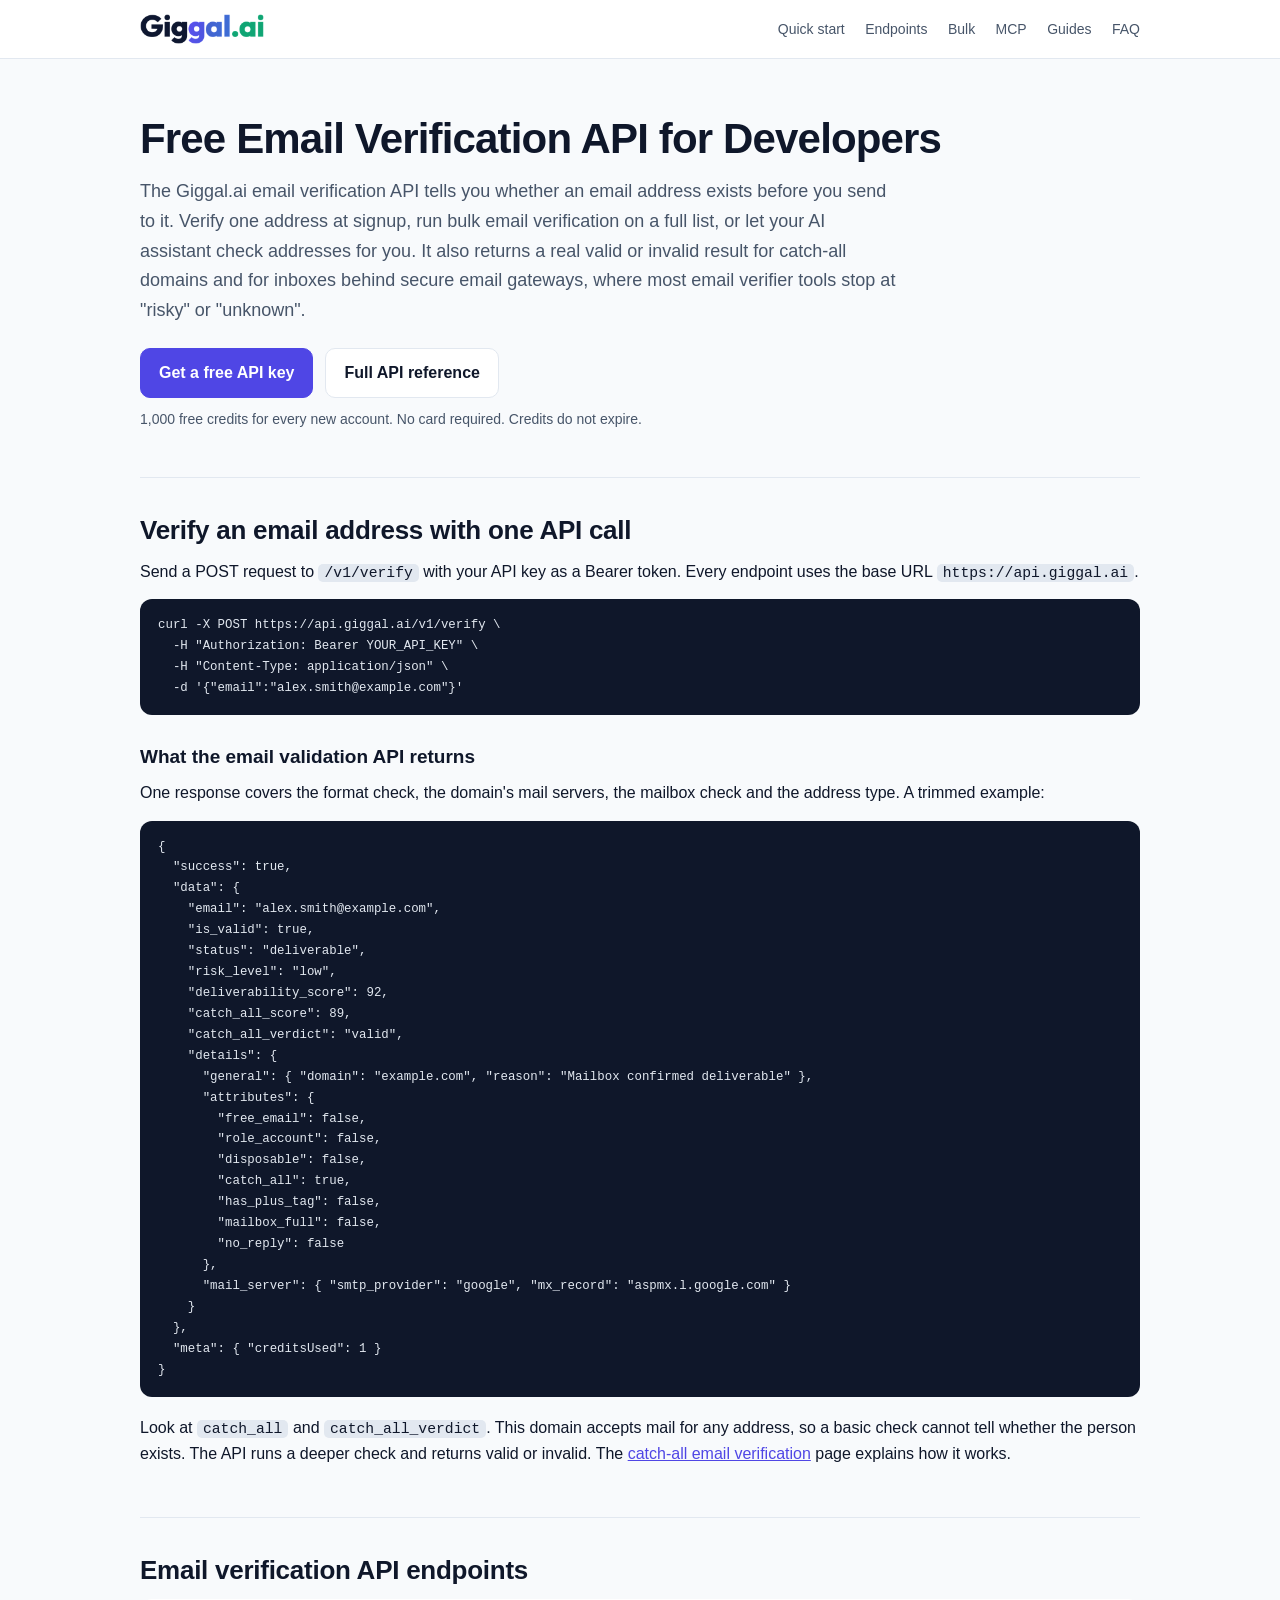
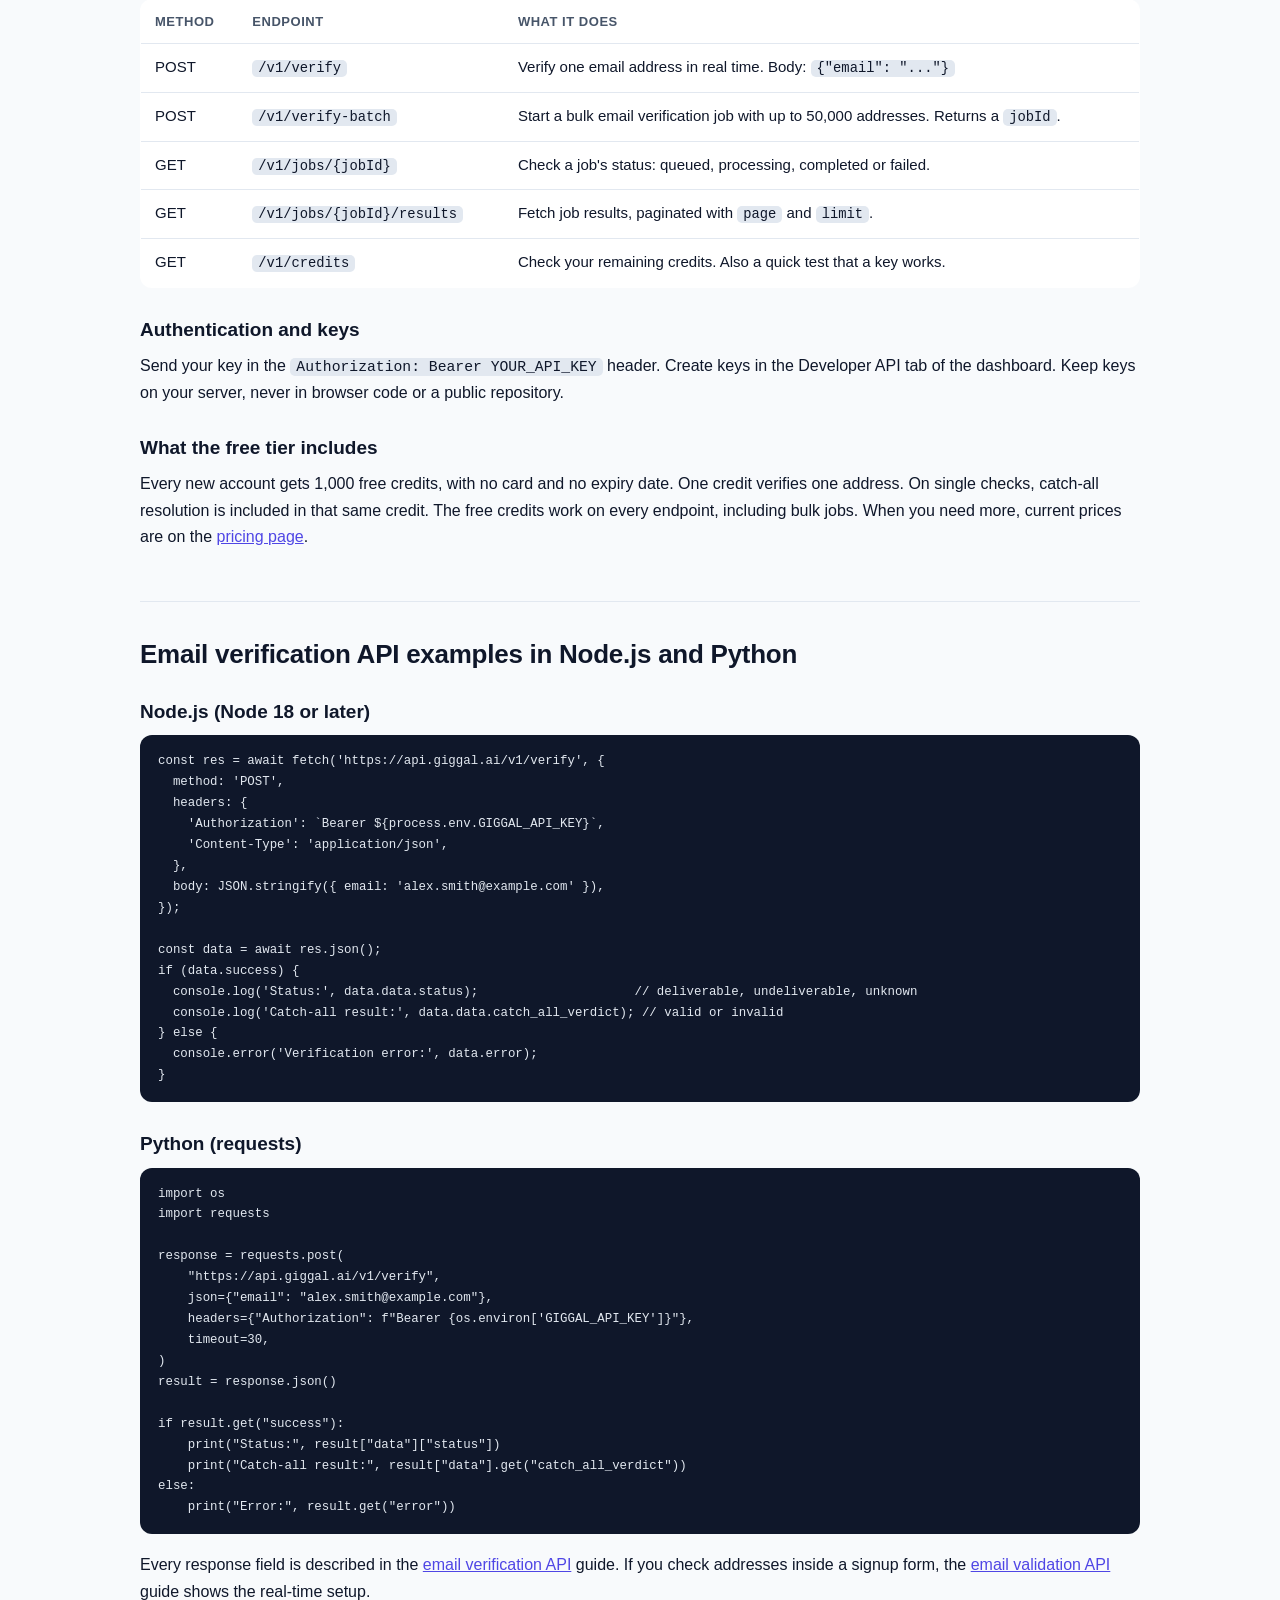
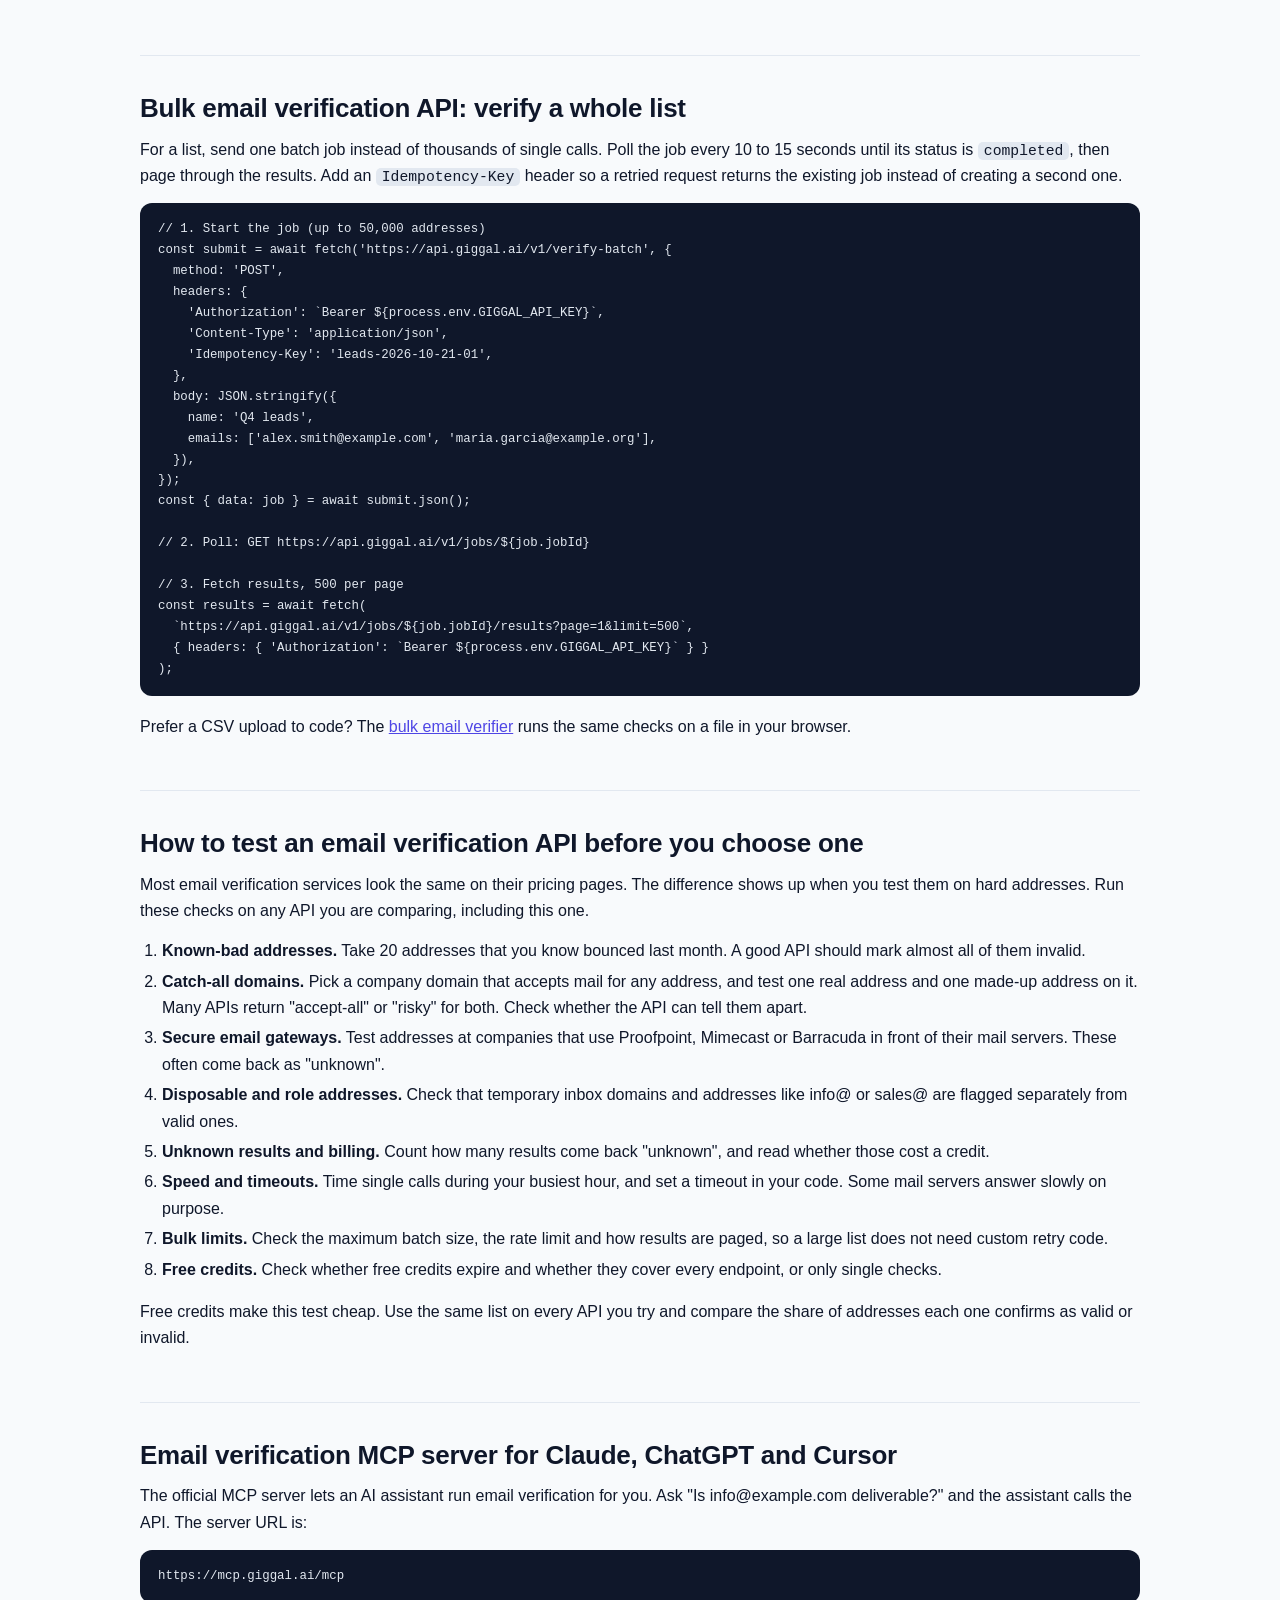
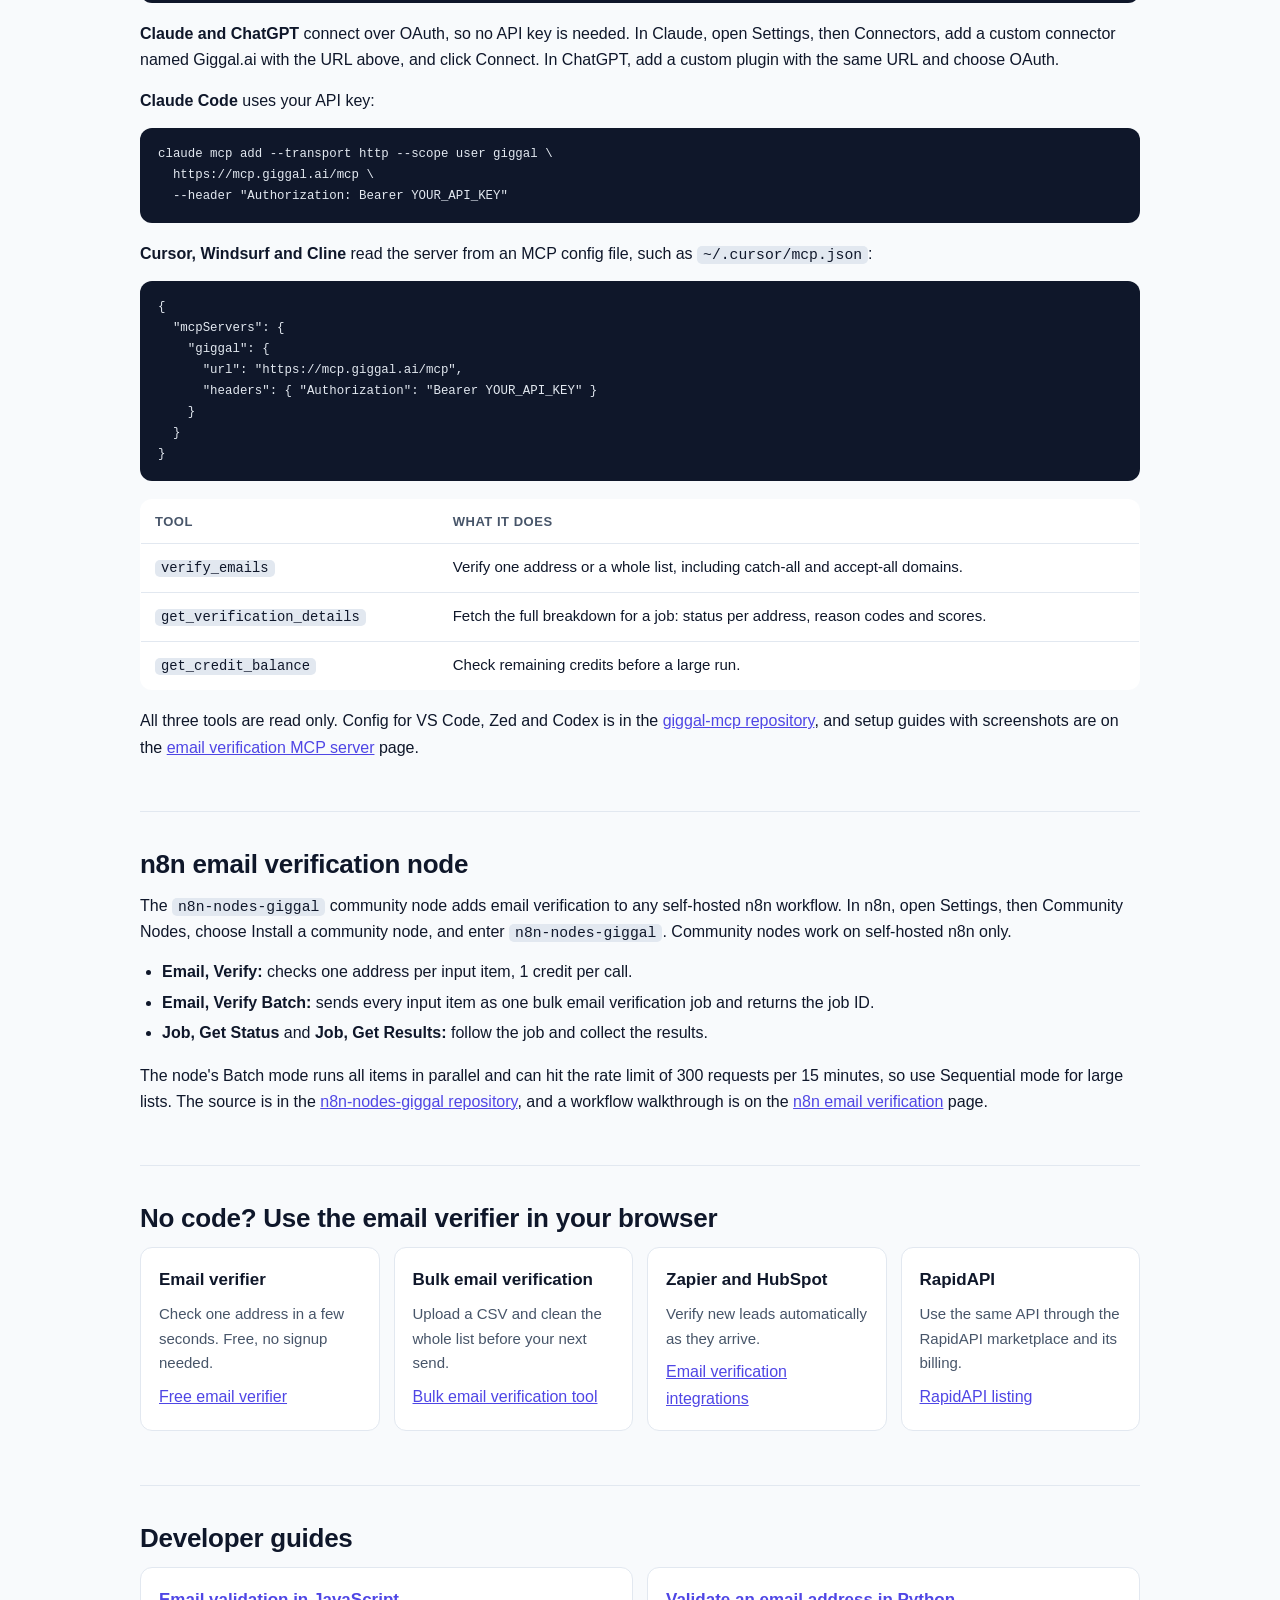
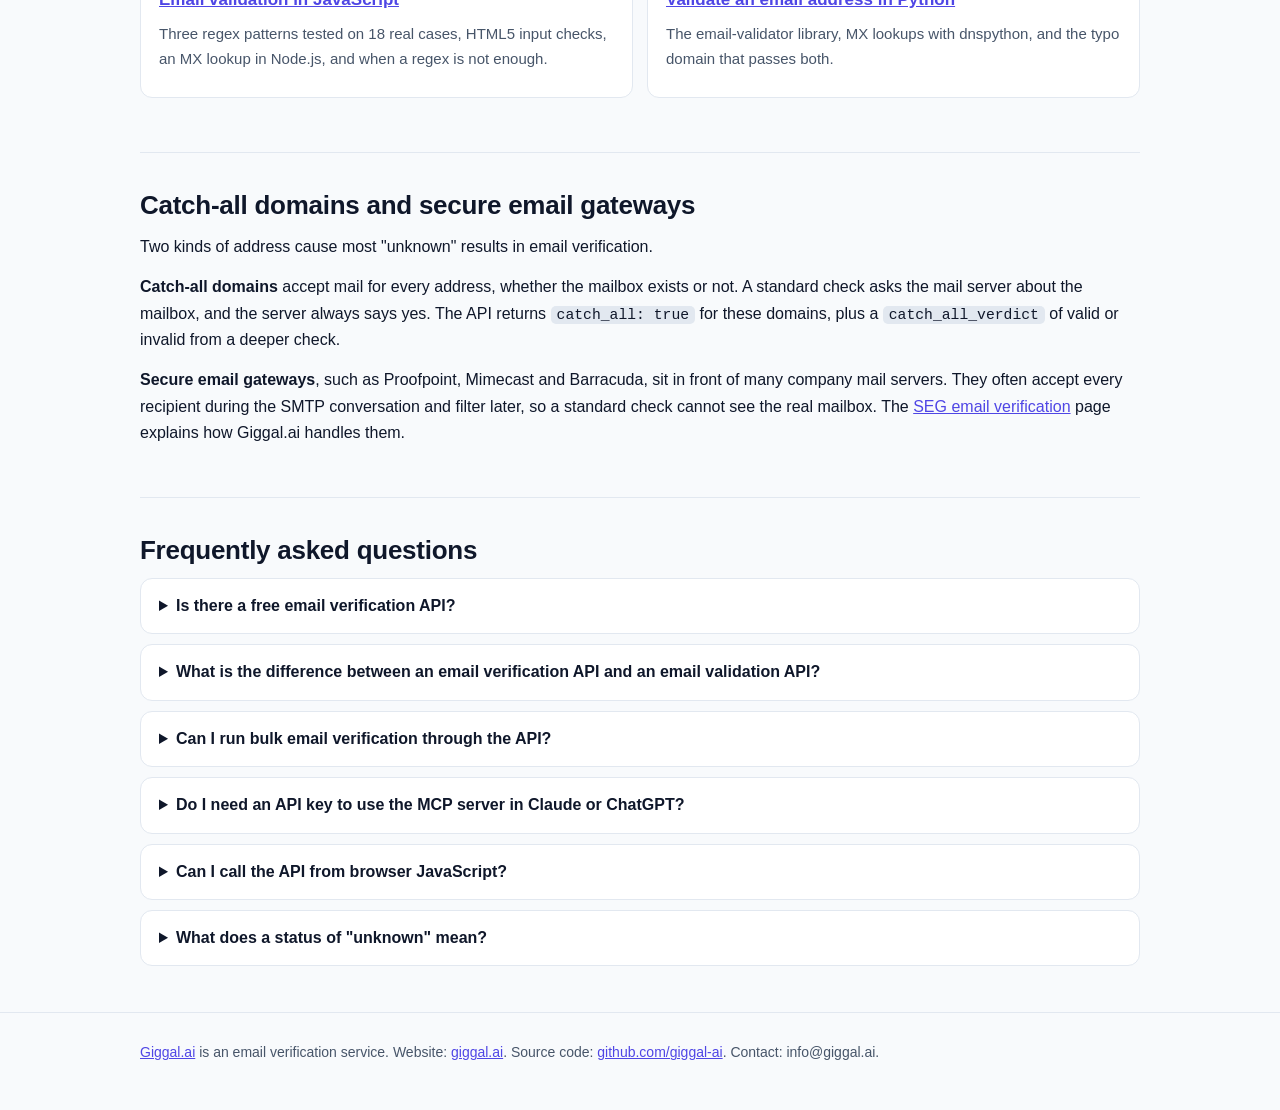
==== index.html @ 979d7022 "Add Giggal.ai Developer Hub: API, JavaScript and Python guides" ====
<!doctype html>
<html lang="en">
<head>
<meta charset="utf-8">
<meta name="viewport" content="width=device-width, initial-scale=1">
<title>Free Email Verification API for Developers | Giggal.ai Developer Hub</title>
<meta name="description" content="Free email verification API with 1,000 credits. Verify one address or run bulk email verification jobs. Endpoints, Node.js and Python code, MCP and n8n.">
<link rel="canonical" href="https://giggal-ai.github.io/">
<meta name="robots" content="index, follow">
<!-- GSC_VERIFICATION -->
<meta property="og:type" content="website">
<meta property="og:site_name" content="Giggal.ai Developer Hub">
<meta property="og:title" content="Free Email Verification API for Developers">
<meta property="og:description" content="Verify one address or a whole list through the API. Endpoints, code examples, MCP server and n8n node.">
<meta property="og:url" content="https://giggal-ai.github.io/">
<meta property="og:image" content="https://giggal-ai.github.io/og-card.png">
<meta name="twitter:card" content="summary_large_image">
<link rel="icon" type="image/png" sizes="32x32" href="/favicon-32.png">
<link rel="apple-touch-icon" href="/apple-touch-icon.png">
<link rel="stylesheet" href="/style.css">
<script type="application/ld+json">
{"@context":"https://schema.org","@graph":[
{"@type":"Organization","name":"Giggal.ai","url":"https://giggal.ai","logo":"https://giggal-ai.github.io/giggal-logo-wordmark.png","email":"info@giggal.ai","sameAs":["https://github.com/giggal-ai"]},
{"@type":"WebSite","name":"Giggal.ai Developer Hub","url":"https://giggal-ai.github.io/"},
{"@type":"WebAPI","name":"Giggal.ai Email Verification API","description":"REST API that verifies whether an email address exists, including catch-all domains and inboxes behind secure email gateways.","documentation":"https://giggal.ai/public/docs","provider":{"@type":"Organization","name":"Giggal.ai","url":"https://giggal.ai"}},
{"@type":"FAQPage","mainEntity":[
{"@type":"Question","name":"Is there a free email verification API?","acceptedAnswer":{"@type":"Answer","text":"Yes. A new Giggal.ai account gets 1,000 free credits with no card required, and the credits do not expire. One credit verifies one address through the API."}},
{"@type":"Question","name":"What is the difference between an email verification API and an email validation API?","acceptedAnswer":{"@type":"Answer","text":"Most people use the two terms for the same thing. Validation often means checking the format, and verification means confirming that the mailbox exists. The Giggal.ai API does both in one call."}},
{"@type":"Question","name":"Can I run bulk email verification through the API?","acceptedAnswer":{"@type":"Answer","text":"Yes. POST /v1/verify-batch accepts up to 50,000 addresses in one job. You poll the job status and then fetch the results page by page."}},
{"@type":"Question","name":"Do I need an API key to use the MCP server in Claude or ChatGPT?","acceptedAnswer":{"@type":"Answer","text":"No. Claude and ChatGPT connect to https://mcp.giggal.ai/mcp over OAuth. Code editors and CLI clients use your API key as a Bearer token."}},
{"@type":"Question","name":"Can I call the API from browser JavaScript?","acceptedAnswer":{"@type":"Answer","text":"Call it from your server. A key placed in browser code can be copied by anyone who opens the page."}}
]}
]}
</script>
</head>
<body>
<header class="top">
<div class="wrap">
<a href="https://giggal.ai" aria-label="Giggal.ai home"><img src="/giggal-logo-wordmark.png" alt="Giggal.ai" width="124" height="30"></a>
<nav class="toc" aria-label="On this page">
<a href="#quick-start">Quick start</a>
<a href="#endpoints">Endpoints</a>
<a href="#bulk">Bulk</a>
<a href="#mcp">MCP</a>
<a href="#guides">Guides</a>
<a href="#faq">FAQ</a>
</nav>
</div>
</header>

<main class="wrap">
<div class="hero">
<h1>Free Email Verification API for Developers</h1>
<p class="lead">The Giggal.ai email verification API tells you whether an email address exists before you send to it. Verify one address at signup, run bulk email verification on a full list, or let your AI assistant check addresses for you. It also returns a real valid or invalid result for catch-all domains and for inboxes behind secure email gateways, where most email verifier tools stop at "risky" or "unknown".</p>
<div class="btns">
<a class="btn primary" href="https://emailverifier.giggal.ai/sign-up">Get a free API key</a>
<a class="btn ghost" href="https://giggal.ai/public/docs">Full API reference</a>
</div>
<p class="note">1,000 free credits for every new account. No card required. Credits do not expire.</p>
</div>

<section id="quick-start">
<h2>Verify an email address with one API call</h2>
<p>Send a POST request to <code>/v1/verify</code> with your API key as a Bearer token. Every endpoint uses the base URL <code>https://api.giggal.ai</code>.</p>
<pre><code>curl -X POST https://api.giggal.ai/v1/verify \
  -H "Authorization: Bearer YOUR_API_KEY" \
  -H "Content-Type: application/json" \
  -d '{"email":"alex.smith@example.com"}'</code></pre>
<h3>What the email validation API returns</h3>
<p>One response covers the format check, the domain's mail servers, the mailbox check and the address type. A trimmed example:</p>
<pre><code>{
  "success": true,
  "data": {
    "email": "alex.smith@example.com",
    "is_valid": true,
    "status": "deliverable",
    "risk_level": "low",
    "deliverability_score": 92,
    "catch_all_score": 89,
    "catch_all_verdict": "valid",
    "details": {
      "general": { "domain": "example.com", "reason": "Mailbox confirmed deliverable" },
      "attributes": {
        "free_email": false,
        "role_account": false,
        "disposable": false,
        "catch_all": true,
        "has_plus_tag": false,
        "mailbox_full": false,
        "no_reply": false
      },
      "mail_server": { "smtp_provider": "google", "mx_record": "aspmx.l.google.com" }
    }
  },
  "meta": { "creditsUsed": 1 }
}</code></pre>
<p>Look at <code>catch_all</code> and <code>catch_all_verdict</code>. This domain accepts mail for any address, so a basic check cannot tell whether the person exists. The API runs a deeper check and returns valid or invalid. The <a href="https://giggal.ai/catch-all-verification">catch-all email verification</a> page explains how it works.</p>
</section>

<section id="endpoints">
<h2>Email verification API endpoints</h2>
<div class="tablewrap">
<table>
<thead><tr><th>Method</th><th>Endpoint</th><th>What it does</th></tr></thead>
<tbody>
<tr><td>POST</td><td><code>/v1/verify</code></td><td>Verify one email address in real time. Body: <code>{"email": "..."}</code></td></tr>
<tr><td>POST</td><td><code>/v1/verify-batch</code></td><td>Start a bulk email verification job with up to 50,000 addresses. Returns a <code>jobId</code>.</td></tr>
<tr><td>GET</td><td><code>/v1/jobs/{jobId}</code></td><td>Check a job's status: queued, processing, completed or failed.</td></tr>
<tr><td>GET</td><td><code>/v1/jobs/{jobId}/results</code></td><td>Fetch job results, paginated with <code>page</code> and <code>limit</code>.</td></tr>
<tr><td>GET</td><td><code>/v1/credits</code></td><td>Check your remaining credits. Also a quick test that a key works.</td></tr>
</tbody>
</table>
</div>
<h3>Authentication and keys</h3>
<p>Send your key in the <code>Authorization: Bearer YOUR_API_KEY</code> header. Create keys in the Developer API tab of the dashboard. Keep keys on your server, never in browser code or a public repository.</p>
<h3>What the free tier includes</h3>
<p>Every new account gets 1,000 free credits, with no card and no expiry date. One credit verifies one address. On single checks, catch-all resolution is included in that same credit. The free credits work on every endpoint, including bulk jobs. When you need more, current prices are on the <a href="https://giggal.ai/pricing">pricing page</a>.</p>
</section>

<section id="examples">
<h2>Email verification API examples in Node.js and Python</h2>
<h3>Node.js (Node 18 or later)</h3>
<pre><code>const res = await fetch('https://api.giggal.ai/v1/verify', {
  method: 'POST',
  headers: {
    'Authorization': `Bearer ${process.env.GIGGAL_API_KEY}`,
    'Content-Type': 'application/json',
  },
  body: JSON.stringify({ email: 'alex.smith@example.com' }),
});

const data = await res.json();
if (data.success) {
  console.log('Status:', data.data.status);                     // deliverable, undeliverable, unknown
  console.log('Catch-all result:', data.data.catch_all_verdict); // valid or invalid
} else {
  console.error('Verification error:', data.error);
}</code></pre>
<h3>Python (requests)</h3>
<pre><code>import os
import requests

response = requests.post(
    "https://api.giggal.ai/v1/verify",
    json={"email": "alex.smith@example.com"},
    headers={"Authorization": f"Bearer {os.environ['GIGGAL_API_KEY']}"},
    timeout=30,
)
result = response.json()

if result.get("success"):
    print("Status:", result["data"]["status"])
    print("Catch-all result:", result["data"].get("catch_all_verdict"))
else:
    print("Error:", result.get("error"))</code></pre>
<p>Every response field is described in the <a href="https://giggal.ai/email-verification-api">email verification API</a> guide. If you check addresses inside a signup form, the <a href="https://giggal.ai/email-validation-api">email validation API</a> guide shows the real-time setup.</p>
</section>

<section id="bulk">
<h2>Bulk email verification API: verify a whole list</h2>
<p>For a list, send one batch job instead of thousands of single calls. Poll the job every 10 to 15 seconds until its status is <code>completed</code>, then page through the results. Add an <code>Idempotency-Key</code> header so a retried request returns the existing job instead of creating a second one.</p>
<pre><code>// 1. Start the job (up to 50,000 addresses)
const submit = await fetch('https://api.giggal.ai/v1/verify-batch', {
  method: 'POST',
  headers: {
    'Authorization': `Bearer ${process.env.GIGGAL_API_KEY}`,
    'Content-Type': 'application/json',
    'Idempotency-Key': 'leads-2026-10-21-01',
  },
  body: JSON.stringify({
    name: 'Q4 leads',
    emails: ['alex.smith@example.com', 'maria.garcia@example.org'],
  }),
});
const { data: job } = await submit.json();

// 2. Poll: GET https://api.giggal.ai/v1/jobs/${job.jobId}

// 3. Fetch results, 500 per page
const results = await fetch(
  `https://api.giggal.ai/v1/jobs/${job.jobId}/results?page=1&amp;limit=500`,
  { headers: { 'Authorization': `Bearer ${process.env.GIGGAL_API_KEY}` } }
);</code></pre>
<p>Prefer a CSV upload to code? The <a href="https://giggal.ai/bulk-email-verifier">bulk email verifier</a> runs the same checks on a file in your browser.</p>
</section>

<section id="choose">
<h2>How to test an email verification API before you choose one</h2>
<p>Most email verification services look the same on their pricing pages. The difference shows up when you test them on hard addresses. Run these checks on any API you are comparing, including this one.</p>
<ol>
<li><strong>Known-bad addresses.</strong> Take 20 addresses that you know bounced last month. A good API should mark almost all of them invalid.</li>
<li><strong>Catch-all domains.</strong> Pick a company domain that accepts mail for any address, and test one real address and one made-up address on it. Many APIs return "accept-all" or "risky" for both. Check whether the API can tell them apart.</li>
<li><strong>Secure email gateways.</strong> Test addresses at companies that use Proofpoint, Mimecast or Barracuda in front of their mail servers. These often come back as "unknown".</li>
<li><strong>Disposable and role addresses.</strong> Check that temporary inbox domains and addresses like info@ or sales@ are flagged separately from valid ones.</li>
<li><strong>Unknown results and billing.</strong> Count how many results come back "unknown", and read whether those cost a credit.</li>
<li><strong>Speed and timeouts.</strong> Time single calls during your busiest hour, and set a timeout in your code. Some mail servers answer slowly on purpose.</li>
<li><strong>Bulk limits.</strong> Check the maximum batch size, the rate limit and how results are paged, so a large list does not need custom retry code.</li>
<li><strong>Free credits.</strong> Check whether free credits expire and whether they cover every endpoint, or only single checks.</li>
</ol>
<p>Free credits make this test cheap. Use the same list on every API you try and compare the share of addresses each one confirms as valid or invalid.</p>
</section>

<section id="mcp">
<h2>Email verification MCP server for Claude, ChatGPT and Cursor</h2>
<p>The official MCP server lets an AI assistant run email verification for you. Ask "Is info@example.com deliverable?" and the assistant calls the API. The server URL is:</p>
<pre><code>https://mcp.giggal.ai/mcp</code></pre>
<p><strong>Claude and ChatGPT</strong> connect over OAuth, so no API key is needed. In Claude, open Settings, then Connectors, add a custom connector named Giggal.ai with the URL above, and click Connect. In ChatGPT, add a custom plugin with the same URL and choose OAuth.</p>
<p><strong>Claude Code</strong> uses your API key:</p>
<pre><code>claude mcp add --transport http --scope user giggal \
  https://mcp.giggal.ai/mcp \
  --header "Authorization: Bearer YOUR_API_KEY"</code></pre>
<p><strong>Cursor, Windsurf and Cline</strong> read the server from an MCP config file, such as <code>~/.cursor/mcp.json</code>:</p>
<pre><code>{
  "mcpServers": {
    "giggal": {
      "url": "https://mcp.giggal.ai/mcp",
      "headers": { "Authorization": "Bearer YOUR_API_KEY" }
    }
  }
}</code></pre>
<div class="tablewrap">
<table>
<thead><tr><th>Tool</th><th>What it does</th></tr></thead>
<tbody>
<tr><td><code>verify_emails</code></td><td>Verify one address or a whole list, including catch-all and accept-all domains.</td></tr>
<tr><td><code>get_verification_details</code></td><td>Fetch the full breakdown for a job: status per address, reason codes and scores.</td></tr>
<tr><td><code>get_credit_balance</code></td><td>Check remaining credits before a large run.</td></tr>
</tbody>
</table>
</div>
<p>All three tools are read only. Config for VS Code, Zed and Codex is in the <a href="https://github.com/giggal-ai/giggal-mcp">giggal-mcp repository</a>, and setup guides with screenshots are on the <a href="https://giggal.ai/mcp">email verification MCP server</a> page.</p>
</section>

<section id="n8n">
<h2>n8n email verification node</h2>
<p>The <code>n8n-nodes-giggal</code> community node adds email verification to any self-hosted n8n workflow. In n8n, open Settings, then Community Nodes, choose Install a community node, and enter <code>n8n-nodes-giggal</code>. Community nodes work on self-hosted n8n only.</p>
<ul>
<li><strong>Email, Verify:</strong> checks one address per input item, 1 credit per call.</li>
<li><strong>Email, Verify Batch:</strong> sends every input item as one bulk email verification job and returns the job ID.</li>
<li><strong>Job, Get Status</strong> and <strong>Job, Get Results:</strong> follow the job and collect the results.</li>
</ul>
<p>The node's Batch mode runs all items in parallel and can hit the rate limit of 300 requests per 15 minutes, so use Sequential mode for large lists. The source is in the <a href="https://github.com/giggal-ai/n8n-nodes-giggal">n8n-nodes-giggal repository</a>, and a workflow walkthrough is on the <a href="https://giggal.ai/integrations/n8n">n8n email verification</a> page.</p>
</section>

<section id="no-code">
<h2>No code? Use the email verifier in your browser</h2>
<div class="grid">
<div class="card"><h3>Email verifier</h3><p>Check one address in a few seconds. Free, no signup needed.</p><a href="https://giggal.ai/email-checker">Free email verifier</a></div>
<div class="card"><h3>Bulk email verification</h3><p>Upload a CSV and clean the whole list before your next send.</p><a href="https://giggal.ai/bulk-email-verifier">Bulk email verification tool</a></div>
<div class="card"><h3>Zapier and HubSpot</h3><p>Verify new leads automatically as they arrive.</p><a href="https://giggal.ai/integrations">Email verification integrations</a></div>
<div class="card"><h3>RapidAPI</h3><p>Use the same API through the RapidAPI marketplace and its billing.</p><a href="https://rapidapi.com/SupportTeam-gqsyLfHHk/api/giggal-email-verification1">RapidAPI listing</a></div>
</div>
</section>

<section id="guides">
<h2>Developer guides</h2>
<div class="grid">
<div class="card"><h3><a href="/email-validation-javascript.html">Email validation in JavaScript</a></h3><p>Three regex patterns tested on 18 real cases, HTML5 input checks, an MX lookup in Node.js, and when a regex is not enough.</p></div>
<div class="card"><h3><a href="/validate-email-address-python.html">Validate an email address in Python</a></h3><p>The email-validator library, MX lookups with dnspython, and the typo domain that passes both.</p></div>
</div>
</section>

<section id="hard-addresses">
<h2>Catch-all domains and secure email gateways</h2>
<p>Two kinds of address cause most "unknown" results in email verification.</p>
<p><strong>Catch-all domains</strong> accept mail for every address, whether the mailbox exists or not. A standard check asks the mail server about the mailbox, and the server always says yes. The API returns <code>catch_all: true</code> for these domains, plus a <code>catch_all_verdict</code> of valid or invalid from a deeper check.</p>
<p><strong>Secure email gateways</strong>, such as Proofpoint, Mimecast and Barracuda, sit in front of many company mail servers. They often accept every recipient during the SMTP conversation and filter later, so a standard check cannot see the real mailbox. The <a href="https://giggal.ai/seg-email-verification">SEG email verification</a> page explains how Giggal.ai handles them.</p>
</section>

<section id="faq">
<h2>Frequently asked questions</h2>
<details><summary>Is there a free email verification API?</summary><p>Yes. A new Giggal.ai account gets 1,000 free credits with no card required, and the credits do not expire. One credit verifies one address through the API.</p></details>
<details><summary>What is the difference between an email verification API and an email validation API?</summary><p>Most people use the two terms for the same thing. Validation often means checking the format, and verification means confirming that the mailbox exists. The Giggal.ai API does both in one call.</p></details>
<details><summary>Can I run bulk email verification through the API?</summary><p>Yes. <code>POST /v1/verify-batch</code> accepts up to 50,000 addresses in one job. You poll the job status and then fetch the results page by page.</p></details>
<details><summary>Do I need an API key to use the MCP server in Claude or ChatGPT?</summary><p>No. Claude and ChatGPT connect to https://mcp.giggal.ai/mcp over OAuth. Code editors and CLI clients use your API key as a Bearer token.</p></details>
<details><summary>Can I call the API from browser JavaScript?</summary><p>Call it from your server. A key placed in browser code can be copied by anyone who opens the page.</p></details>
<details><summary>What does a status of "unknown" mean?</summary><p>The mail server did not give a clear answer during the check, for example because of a timeout or a temporary error. You can check the address again later.</p></details>
</section>
</main>

<footer>
<div class="wrap">
<p><a href="https://giggal.ai">Giggal.ai</a> is an email verification service. Website: <a href="https://giggal.ai">giggal.ai</a>. Source code: <a href="https://github.com/giggal-ai">github.com/giggal-ai</a>. Contact: info@giggal.ai.</p>
</div>
</footer>
</body>
</html>
---- style.css ----
:root{--bg:#f8fafc;--card:#ffffff;--ink:#0f172a;--muted:#475569;--line:#e2e8f0;--brand:#4f46e5;--brand2:#4338ca;--code:#0f172a;--codeink:#e2e8f0;--ok:#059669}
@media (prefers-color-scheme: dark){:root{--bg:#0b1020;--card:#111831;--ink:#e2e8f0;--muted:#94a3b8;--line:#1e293b;--brand:#818cf8;--brand2:#a5b4fc;--code:#020617;--codeink:#e2e8f0;--ok:#34d399}}
*{box-sizing:border-box}
html{scroll-behavior:smooth}
body{margin:0;background:var(--bg);color:var(--ink);font:16px/1.65 -apple-system,BlinkMacSystemFont,"Segoe UI",Roboto,Helvetica,Arial,sans-serif}
a{color:var(--brand)}
a:hover{color:var(--brand2)}
.wrap{max-width:1040px;margin:0 auto;padding:0 20px}
header.top{border-bottom:1px solid var(--line);background:var(--card)}
header.top .wrap{display:flex;align-items:center;justify-content:space-between;gap:16px;padding-top:14px;padding-bottom:14px;flex-wrap:wrap}
header.top img{height:30px;width:auto;display:block}
@media (prefers-color-scheme: dark){header.top img{background:#fff;border-radius:6px;padding:3px 6px}}
nav.toc a{color:var(--muted);text-decoration:none;font-size:14px;margin-left:16px}
nav.toc a:hover{color:var(--ink)}
.hero{padding:56px 0 32px}
.hero h1{font-size:clamp(28px,4.4vw,42px);line-height:1.15;margin:0 0 14px;letter-spacing:-.02em}
.hero p.lead{font-size:18px;color:var(--muted);max-width:760px;margin:0 0 22px}
.btns{display:flex;gap:12px;flex-wrap:wrap}
.btn{display:inline-block;padding:11px 18px;border-radius:10px;font-weight:600;text-decoration:none;border:1px solid var(--line)}
.btn.primary{background:var(--brand);color:#fff;border-color:var(--brand)}
.btn.primary:hover{color:#fff;background:var(--brand2)}
.btn.ghost{background:var(--card);color:var(--ink)}
.note{font-size:14px;color:var(--muted);margin-top:10px}
section{padding:36px 0;border-top:1px solid var(--line)}
h2{font-size:26px;line-height:1.25;margin:0 0 12px;letter-spacing:-.01em}
h3{font-size:19px;margin:26px 0 8px}
p{margin:0 0 14px}
pre{background:var(--code);color:var(--codeink);padding:16px 18px;border-radius:12px;overflow-x:auto;font:13.5px/1.55 ui-monospace,SFMono-Regular,Menlo,Consolas,monospace;margin:0 0 18px}
code{font-family:ui-monospace,SFMono-Regular,Menlo,Consolas,monospace;font-size:.92em}
p code,li code,td code{background:var(--line);padding:1px 6px;border-radius:5px}
.tablewrap{overflow-x:auto;margin:0 0 18px}
table{border-collapse:collapse;width:100%;min-width:560px;background:var(--card);border:1px solid var(--line);border-radius:12px;overflow:hidden}
th,td{text-align:left;padding:11px 14px;border-bottom:1px solid var(--line);vertical-align:top;font-size:15px}
th{font-size:13px;text-transform:uppercase;letter-spacing:.04em;color:var(--muted)}
tr:last-child td{border-bottom:0}
.grid{display:grid;grid-template-columns:repeat(auto-fit,minmax(230px,1fr));gap:14px;margin:8px 0 18px}
.card{background:var(--card);border:1px solid var(--line);border-radius:12px;padding:18px}
.card h3{margin-top:0;font-size:17px}
.card p{font-size:15px;color:var(--muted);margin:0 0 8px}
ul,ol{padding-left:22px;margin:0 0 16px}
li{margin:4px 0}
details{background:var(--card);border:1px solid var(--line);border-radius:12px;padding:14px 18px;margin:0 0 10px}
summary{cursor:pointer;font-weight:600}
details p{margin:10px 0 0;color:var(--muted)}
footer{border-top:1px solid var(--line);padding:28px 0 40px;color:var(--muted);font-size:14px}
@media (max-width:640px){nav.toc{display:none}.hero{padding:36px 0 20px}}
.crumbs{font-size:14px;color:var(--muted);padding-top:18px}
.crumbs a{color:var(--muted)}
.pass{color:var(--ok);font-weight:600}
.fail{color:#dc2626;font-weight:600}
.toc-box{background:var(--card);border:1px solid var(--line);border-radius:12px;padding:14px 18px;margin:0 0 8px}
.toc-box ol{margin:6px 0 0}
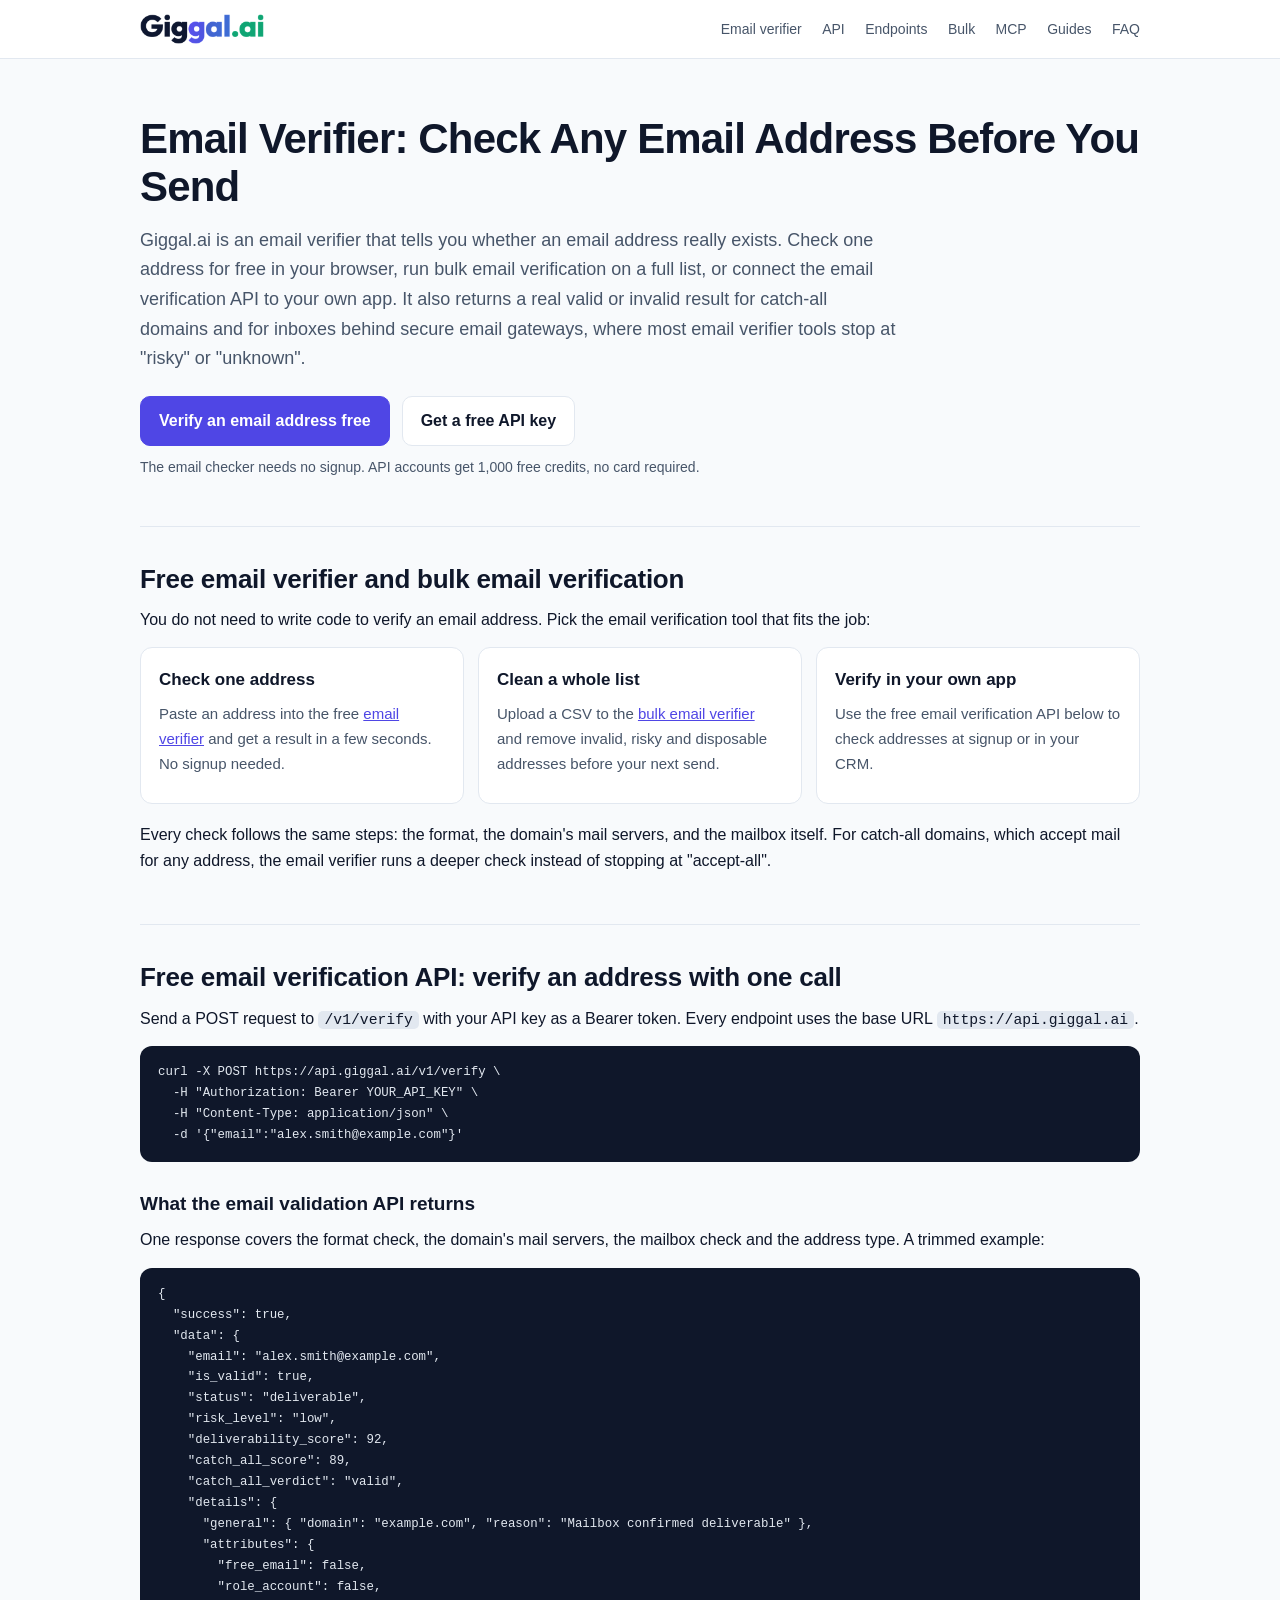
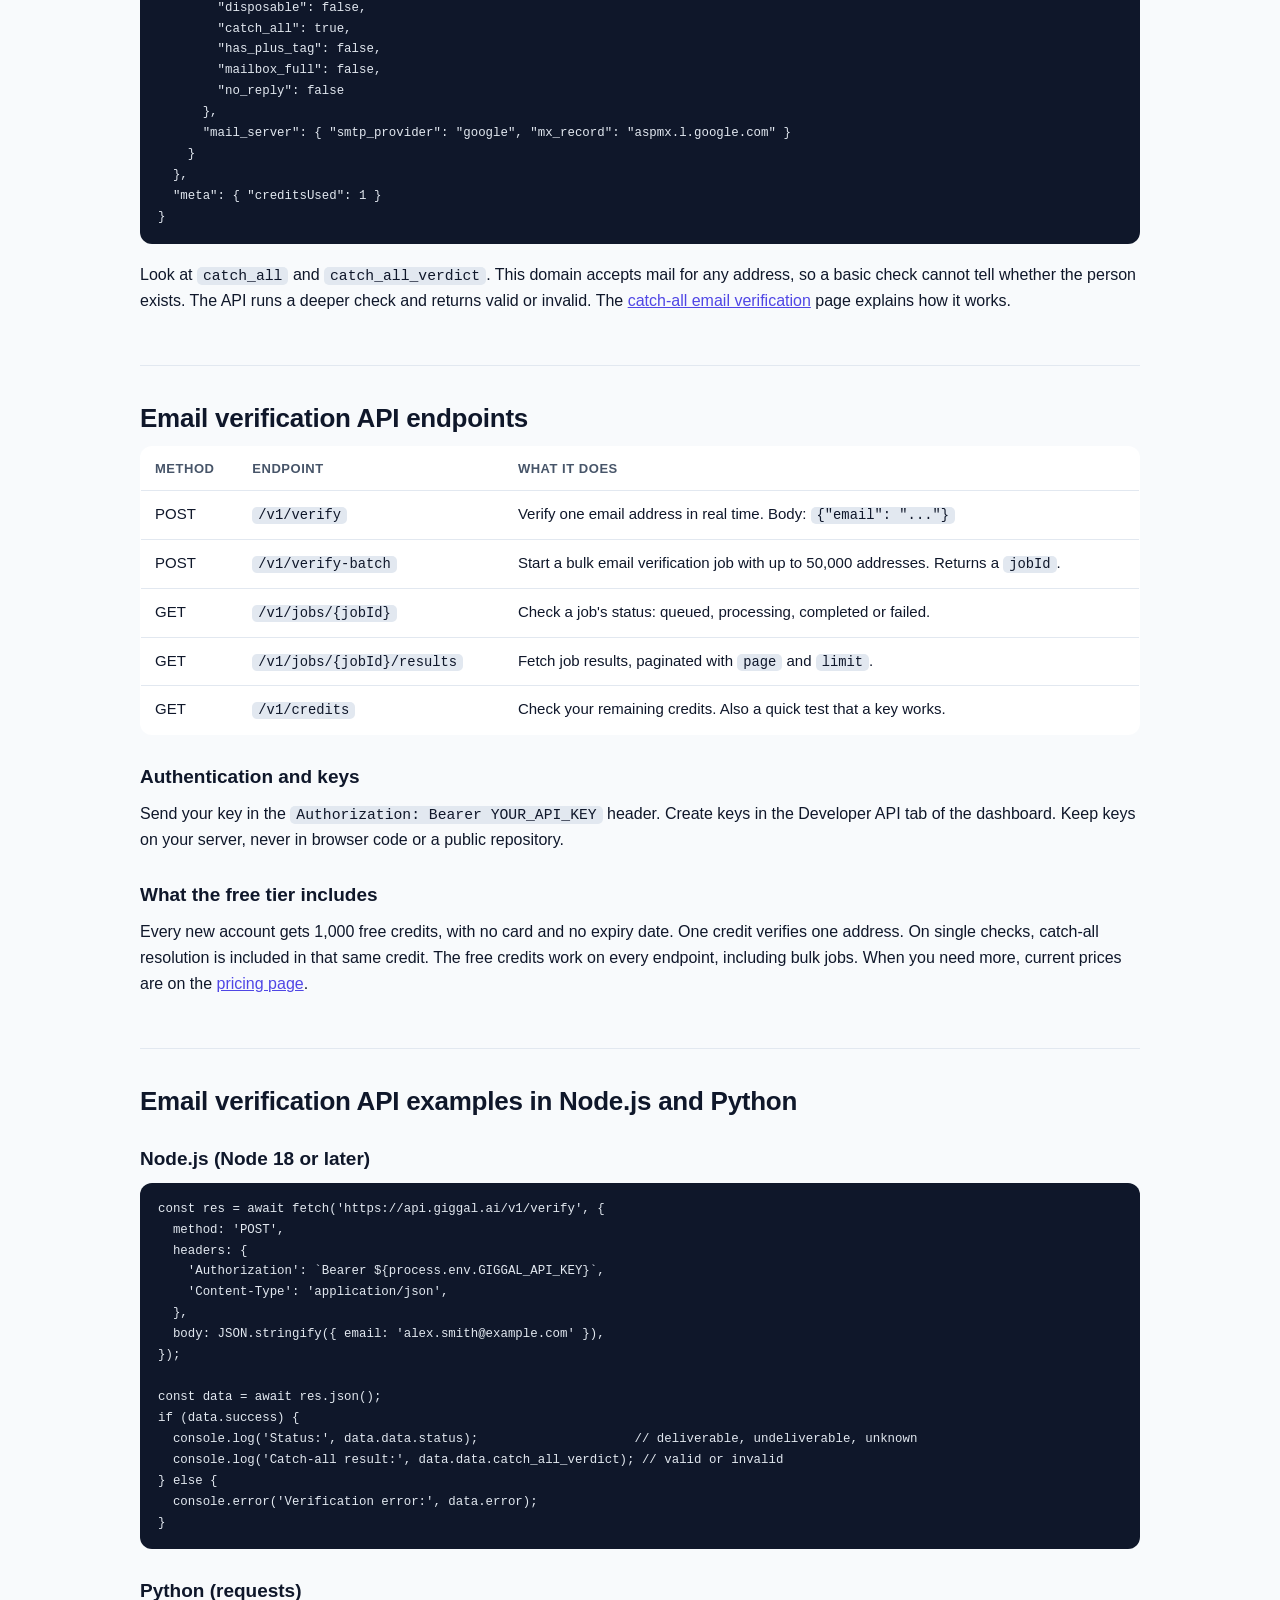
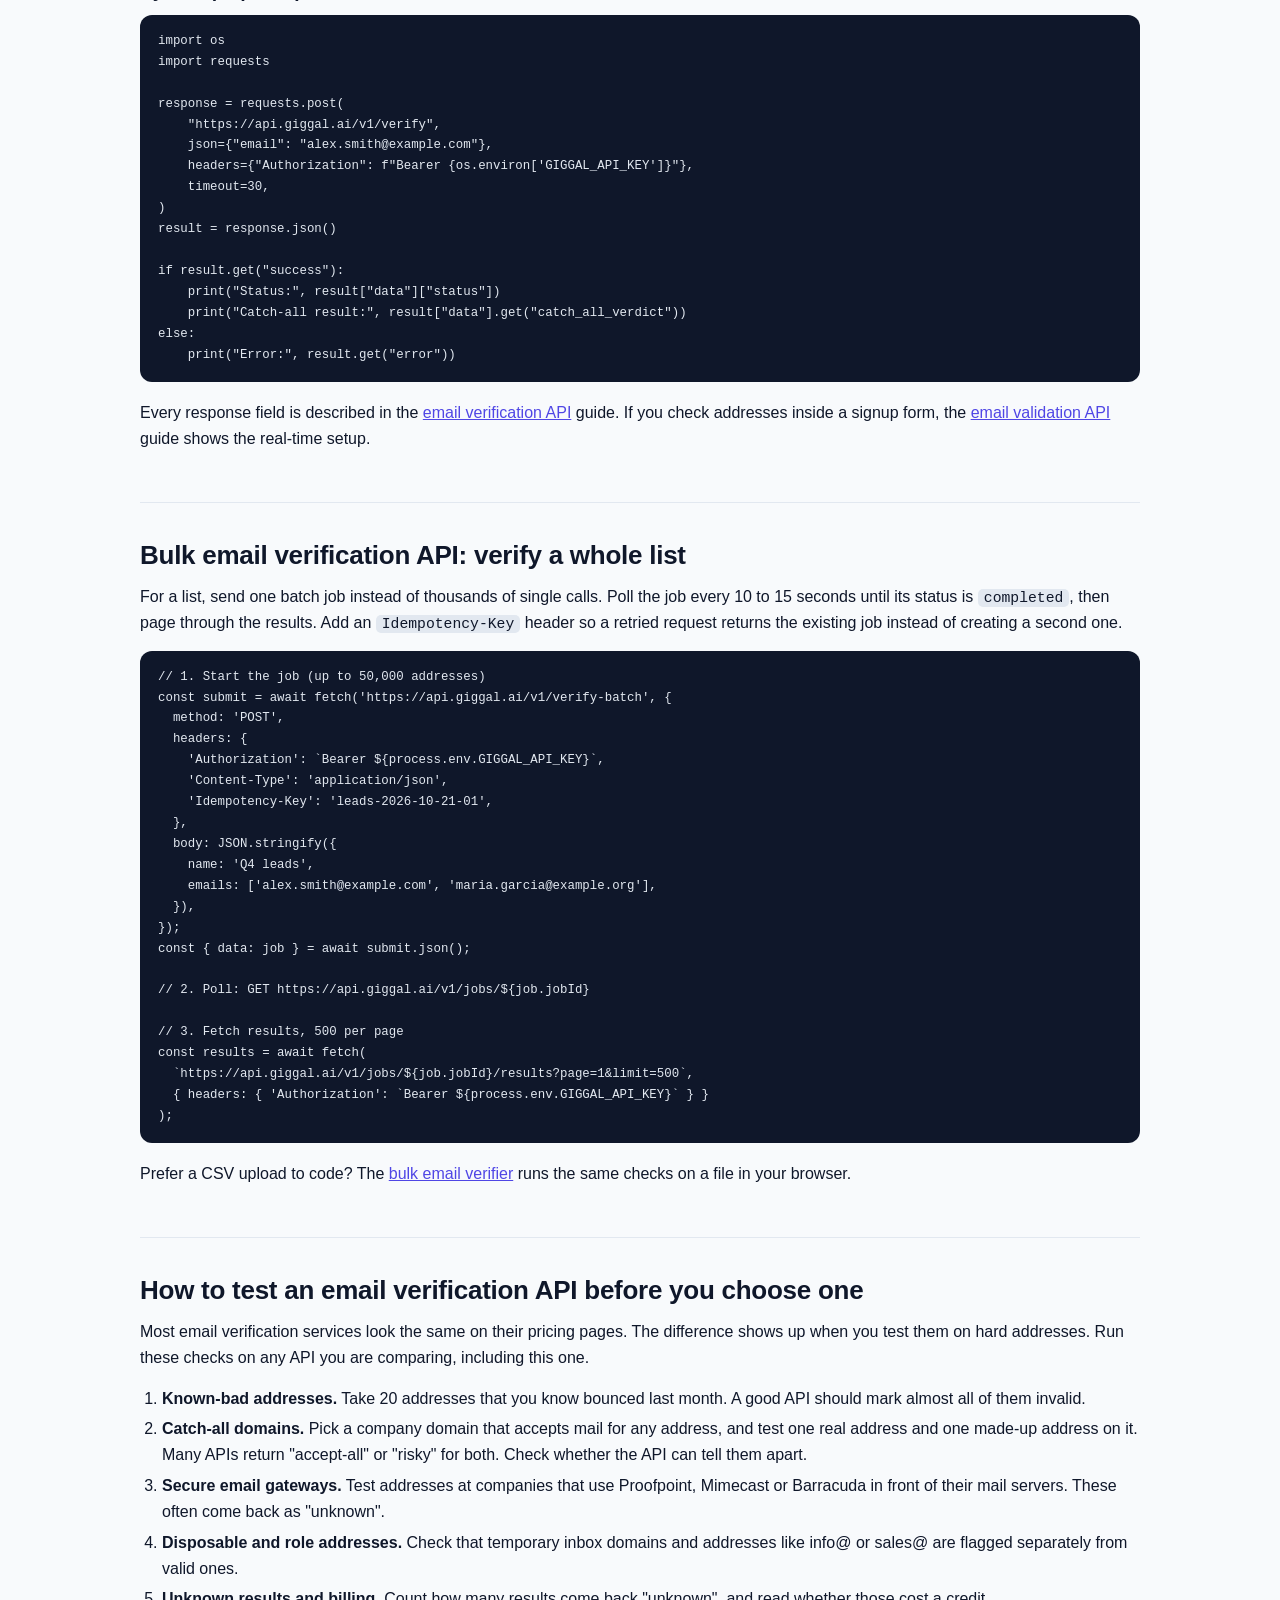
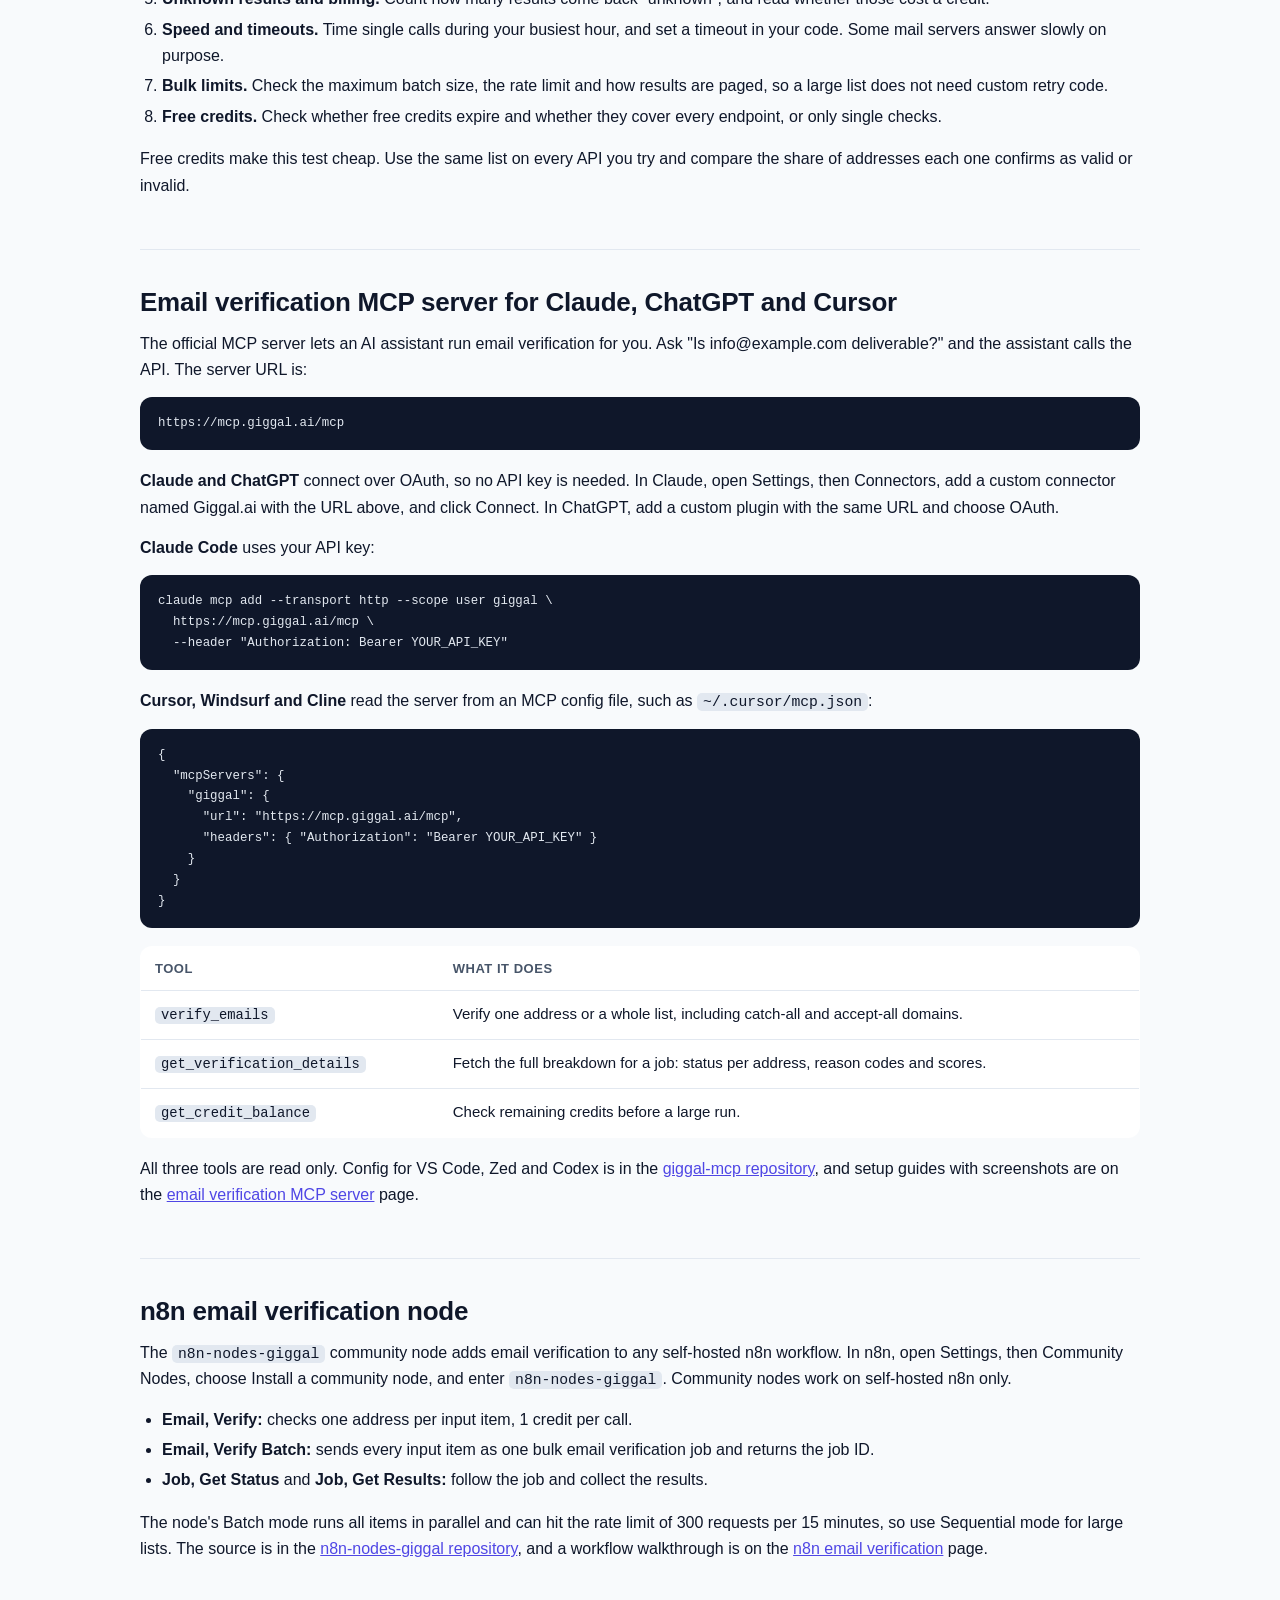
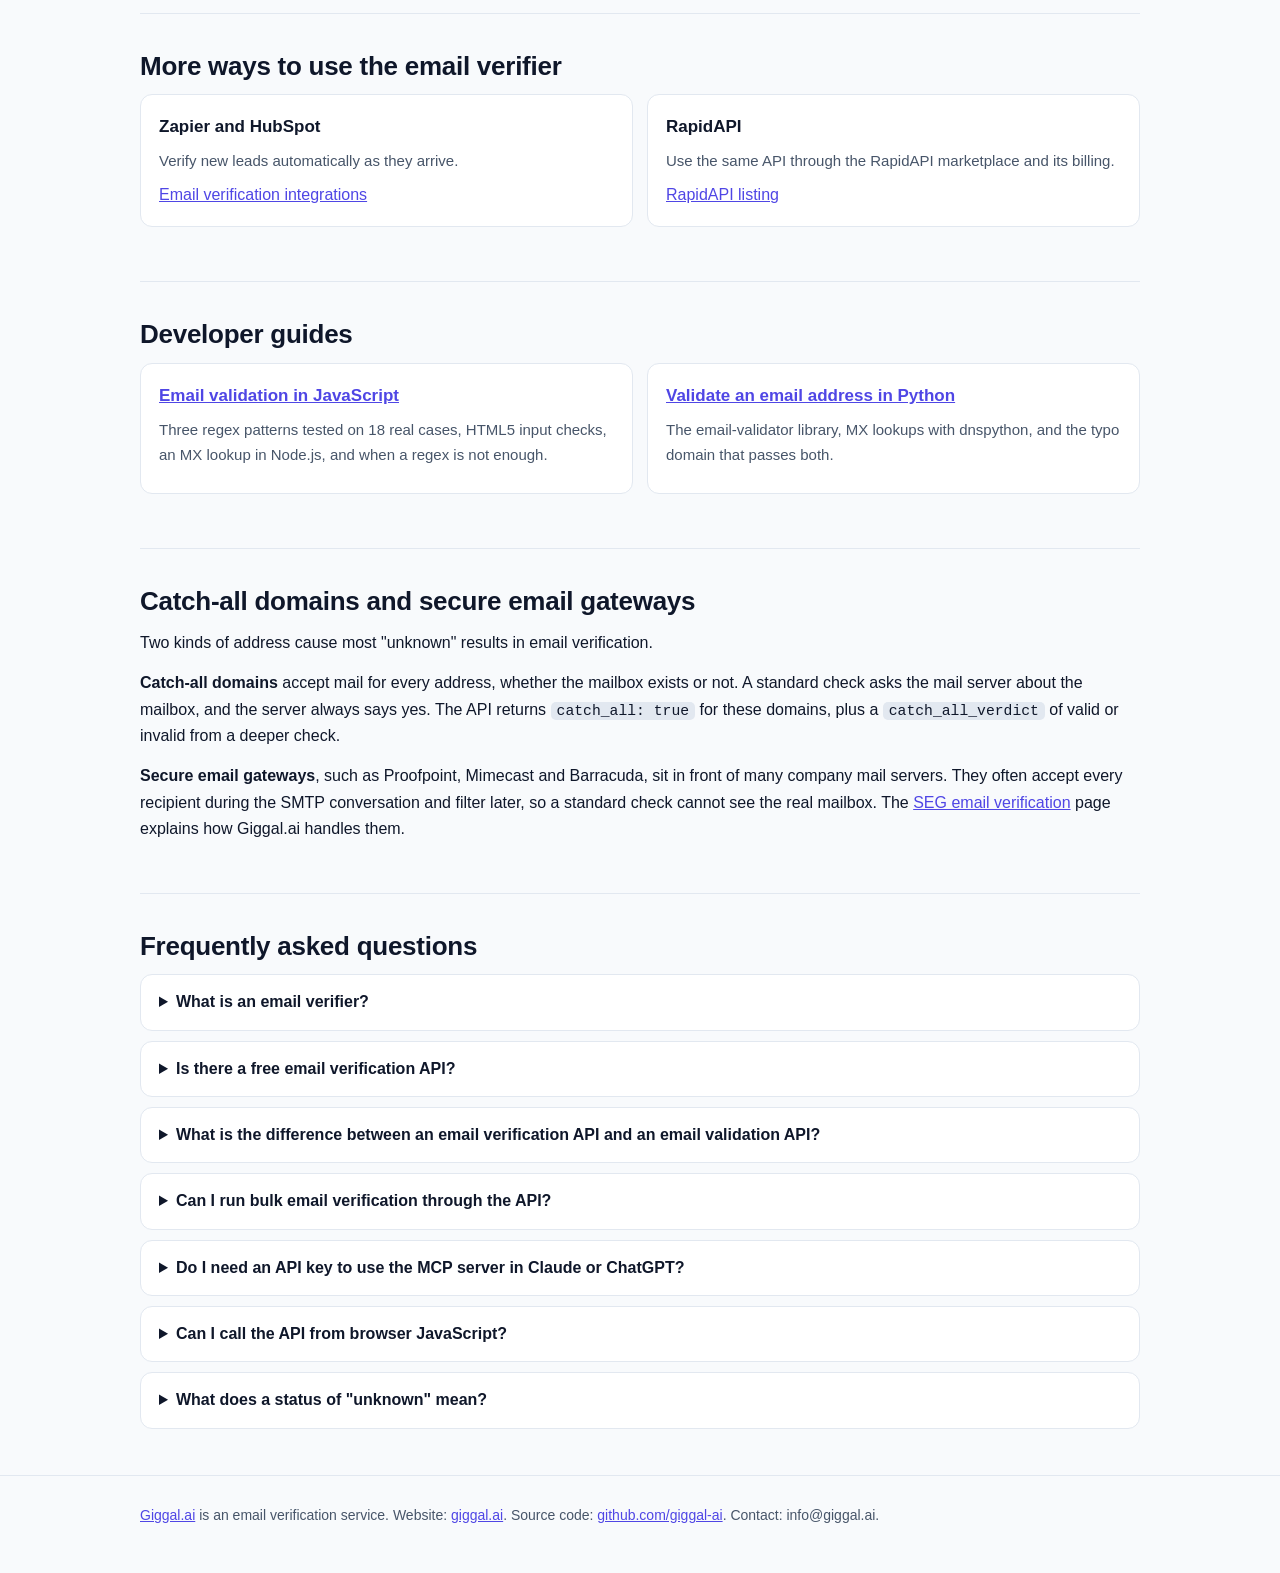
==== commit f3966b86: "Retarget homepage H1 and title to email verifier" ====
--- a/index.html
+++ b/index.html
@@ -3,15 +3,15 @@
 <head>
 <meta charset="utf-8">
 <meta name="viewport" content="width=device-width, initial-scale=1">
-<title>Free Email Verification API for Developers | Giggal.ai Developer Hub</title>
-<meta name="description" content="Free email verification API with 1,000 credits. Verify one address or run bulk email verification jobs. Endpoints, Node.js and Python code, MCP and n8n.">
+<title>Email Verifier: Free Tool, Bulk Email Verification and API</title>
+<meta name="description" content="Giggal.ai email verifier: check one address free, run bulk email verification on a list, or use the free email verification API with 1,000 credits.">
 <link rel="canonical" href="https://giggal-ai.github.io/">
 <meta name="robots" content="index, follow">
 <!-- GSC_VERIFICATION -->
 <meta property="og:type" content="website">
 <meta property="og:site_name" content="Giggal.ai Developer Hub">
-<meta property="og:title" content="Free Email Verification API for Developers">
-<meta property="og:description" content="Verify one address or a whole list through the API. Endpoints, code examples, MCP server and n8n node.">
+<meta property="og:title" content="Email Verifier: Free Tool, Bulk Email Verification and API">
+<meta property="og:description" content="Check one address free, verify a whole list, or use the email verification API.">
 <meta property="og:url" content="https://giggal-ai.github.io/">
 <meta property="og:image" content="https://giggal-ai.github.io/og-card.png">
 <meta name="twitter:card" content="summary_large_image">
@@ -24,6 +24,7 @@
 {"@type":"WebSite","name":"Giggal.ai Developer Hub","url":"https://giggal-ai.github.io/"},
 {"@type":"WebAPI","name":"Giggal.ai Email Verification API","description":"REST API that verifies whether an email address exists, including catch-all domains and inboxes behind secure email gateways.","documentation":"https://giggal.ai/public/docs","provider":{"@type":"Organization","name":"Giggal.ai","url":"https://giggal.ai"}},
 {"@type":"FAQPage","mainEntity":[
+{"@type":"Question","name":"What is an email verifier?","acceptedAnswer":{"@type":"Answer","text":"An email verifier checks whether an email address can receive mail. It checks the format, the domain's mail servers and the mailbox itself, without sending an email. Giggal.ai also resolves catch-all domains, which most verifiers mark as risky."}},
 {"@type":"Question","name":"Is there a free email verification API?","acceptedAnswer":{"@type":"Answer","text":"Yes. A new Giggal.ai account gets 1,000 free credits with no card required, and the credits do not expire. One credit verifies one address through the API."}},
 {"@type":"Question","name":"What is the difference between an email verification API and an email validation API?","acceptedAnswer":{"@type":"Answer","text":"Most people use the two terms for the same thing. Validation often means checking the format, and verification means confirming that the mailbox exists. The Giggal.ai API does both in one call."}},
 {"@type":"Question","name":"Can I run bulk email verification through the API?","acceptedAnswer":{"@type":"Answer","text":"Yes. POST /v1/verify-batch accepts up to 50,000 addresses in one job. You poll the job status and then fetch the results page by page."}},
@@ -38,7 +39,8 @@
 <div class="wrap">
 <a href="https://giggal.ai" aria-label="Giggal.ai home"><img src="/giggal-logo-wordmark.png" alt="Giggal.ai" width="124" height="30"></a>
 <nav class="toc" aria-label="On this page">
-<a href="#quick-start">Quick start</a>
+<a href="#tool">Email verifier</a>
+<a href="#quick-start">API</a>
 <a href="#endpoints">Endpoints</a>
 <a href="#bulk">Bulk</a>
 <a href="#mcp">MCP</a>
@@ -50,17 +52,28 @@
 
 <main class="wrap">
 <div class="hero">
-<h1>Free Email Verification API for Developers</h1>
-<p class="lead">The Giggal.ai email verification API tells you whether an email address exists before you send to it. Verify one address at signup, run bulk email verification on a full list, or let your AI assistant check addresses for you. It also returns a real valid or invalid result for catch-all domains and for inboxes behind secure email gateways, where most email verifier tools stop at "risky" or "unknown".</p>
+<h1>Email Verifier: Check Any Email Address Before You Send</h1>
+<p class="lead">Giggal.ai is an email verifier that tells you whether an email address really exists. Check one address for free in your browser, run bulk email verification on a full list, or connect the email verification API to your own app. It also returns a real valid or invalid result for catch-all domains and for inboxes behind secure email gateways, where most email verifier tools stop at "risky" or "unknown".</p>
 <div class="btns">
-<a class="btn primary" href="https://emailverifier.giggal.ai/sign-up">Get a free API key</a>
-<a class="btn ghost" href="https://giggal.ai/public/docs">Full API reference</a>
-</div>
-<p class="note">1,000 free credits for every new account. No card required. Credits do not expire.</p>
-</div>
+<a class="btn primary" href="https://giggal.ai/email-checker">Verify an email address free</a>
+<a class="btn ghost" href="https://emailverifier.giggal.ai/sign-up">Get a free API key</a>
+</div>
+<p class="note">The email checker needs no signup. API accounts get 1,000 free credits, no card required.</p>
+</div>
+
+<section id="tool">
+<h2>Free email verifier and bulk email verification</h2>
+<p>You do not need to write code to verify an email address. Pick the email verification tool that fits the job:</p>
+<div class="grid">
+<div class="card"><h3>Check one address</h3><p>Paste an address into the free <a href="https://giggal.ai/email-checker">email verifier</a> and get a result in a few seconds. No signup needed.</p></div>
+<div class="card"><h3>Clean a whole list</h3><p>Upload a CSV to the <a href="https://giggal.ai/bulk-email-verifier">bulk email verifier</a> and remove invalid, risky and disposable addresses before your next send.</p></div>
+<div class="card"><h3>Verify in your own app</h3><p>Use the free email verification API below to check addresses at signup or in your CRM.</p></div>
+</div>
+<p>Every check follows the same steps: the format, the domain's mail servers, and the mailbox itself. For catch-all domains, which accept mail for any address, the email verifier runs a deeper check instead of stopping at "accept-all".</p>
+</section>
 
 <section id="quick-start">
-<h2>Verify an email address with one API call</h2>
+<h2>Free email verification API: verify an address with one call</h2>
 <p>Send a POST request to <code>/v1/verify</code> with your API key as a Bearer token. Every endpoint uses the base URL <code>https://api.giggal.ai</code>.</p>
 <pre><code>curl -X POST https://api.giggal.ai/v1/verify \
   -H "Authorization: Bearer YOUR_API_KEY" \
@@ -243,10 +256,8 @@
 </section>
 
 <section id="no-code">
-<h2>No code? Use the email verifier in your browser</h2>
+<h2>More ways to use the email verifier</h2>
 <div class="grid">
-<div class="card"><h3>Email verifier</h3><p>Check one address in a few seconds. Free, no signup needed.</p><a href="https://giggal.ai/email-checker">Free email verifier</a></div>
-<div class="card"><h3>Bulk email verification</h3><p>Upload a CSV and clean the whole list before your next send.</p><a href="https://giggal.ai/bulk-email-verifier">Bulk email verification tool</a></div>
 <div class="card"><h3>Zapier and HubSpot</h3><p>Verify new leads automatically as they arrive.</p><a href="https://giggal.ai/integrations">Email verification integrations</a></div>
 <div class="card"><h3>RapidAPI</h3><p>Use the same API through the RapidAPI marketplace and its billing.</p><a href="https://rapidapi.com/SupportTeam-gqsyLfHHk/api/giggal-email-verification1">RapidAPI listing</a></div>
 </div>
@@ -269,6 +280,7 @@
 
 <section id="faq">
 <h2>Frequently asked questions</h2>
+<details><summary>What is an email verifier?</summary><p>An email verifier checks whether an email address can receive mail. It checks the format, the domain's mail servers and the mailbox itself, without sending an email. Giggal.ai also resolves catch-all domains, which most verifiers mark as risky.</p></details>
 <details><summary>Is there a free email verification API?</summary><p>Yes. A new Giggal.ai account gets 1,000 free credits with no card required, and the credits do not expire. One credit verifies one address through the API.</p></details>
 <details><summary>What is the difference between an email verification API and an email validation API?</summary><p>Most people use the two terms for the same thing. Validation often means checking the format, and verification means confirming that the mailbox exists. The Giggal.ai API does both in one call.</p></details>
 <details><summary>Can I run bulk email verification through the API?</summary><p>Yes. <code>POST /v1/verify-batch</code> accepts up to 50,000 addresses in one job. You poll the job status and then fetch the results page by page.</p></details>
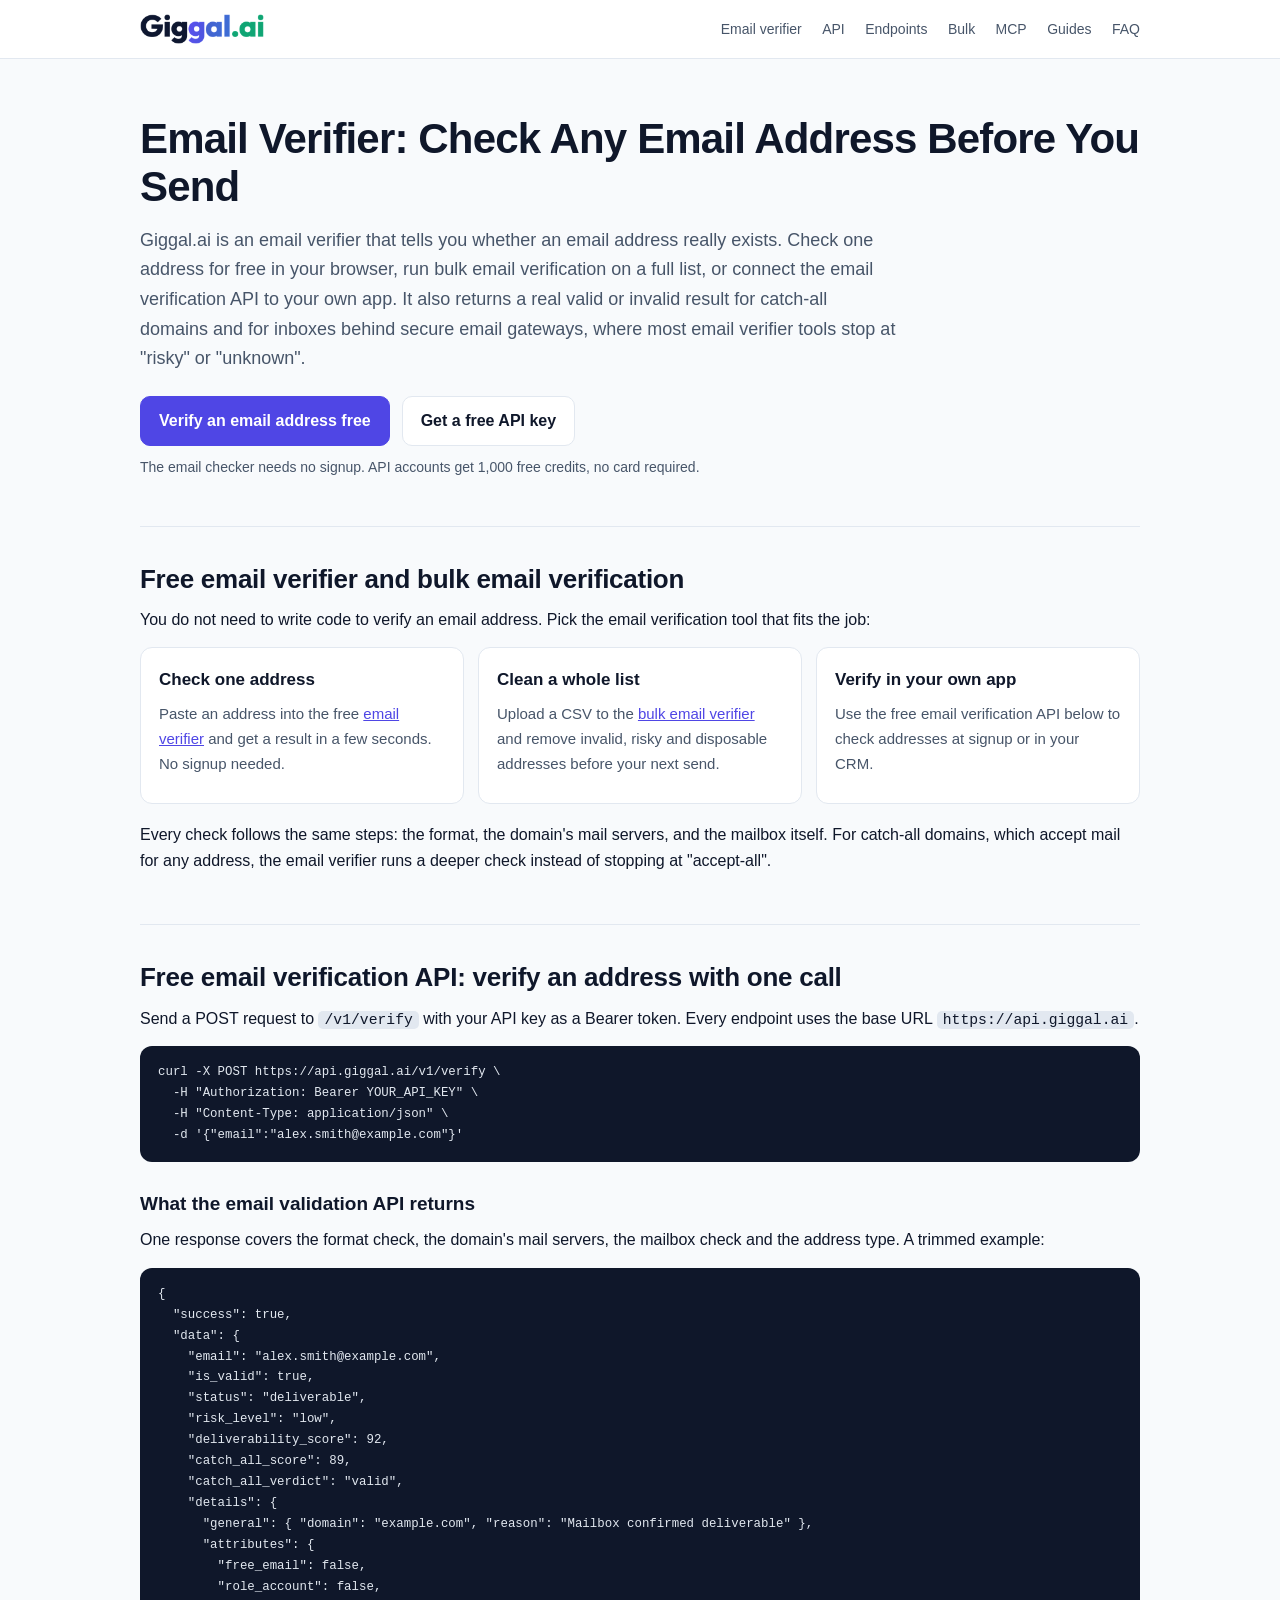
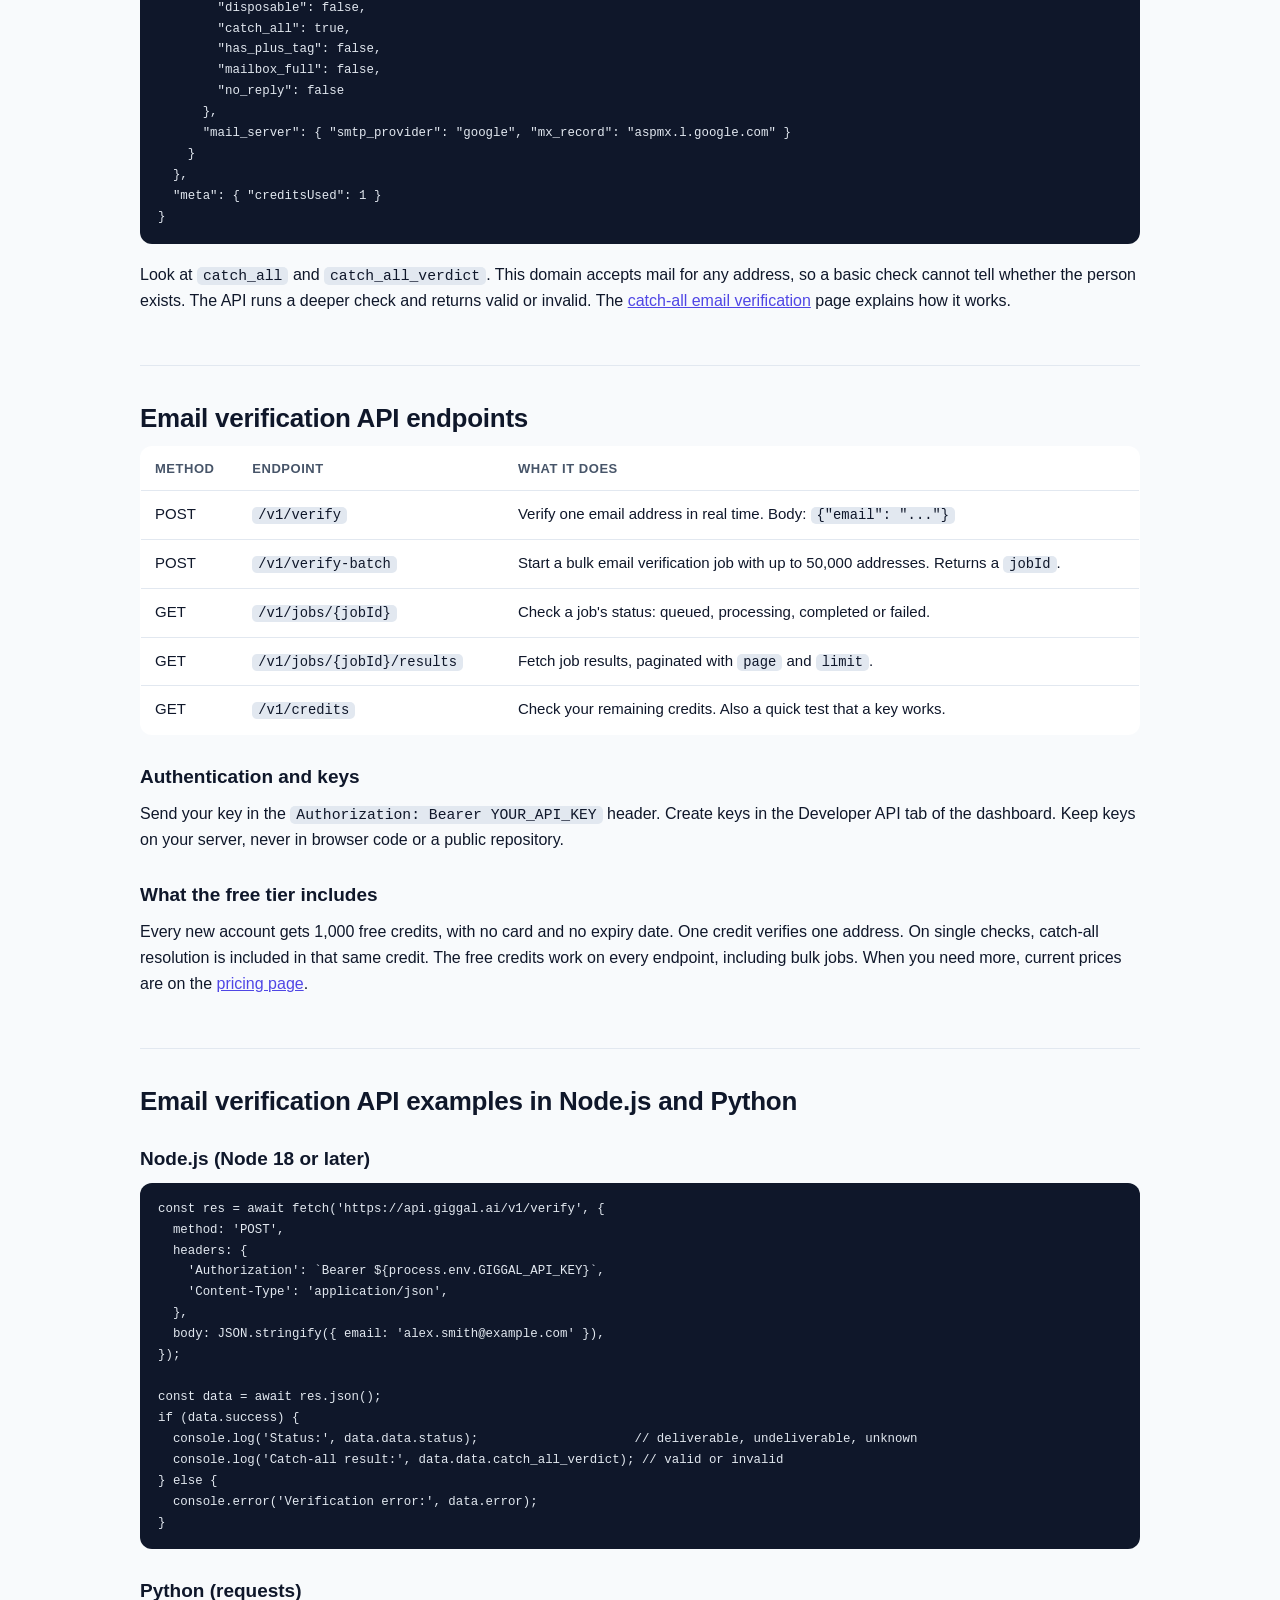
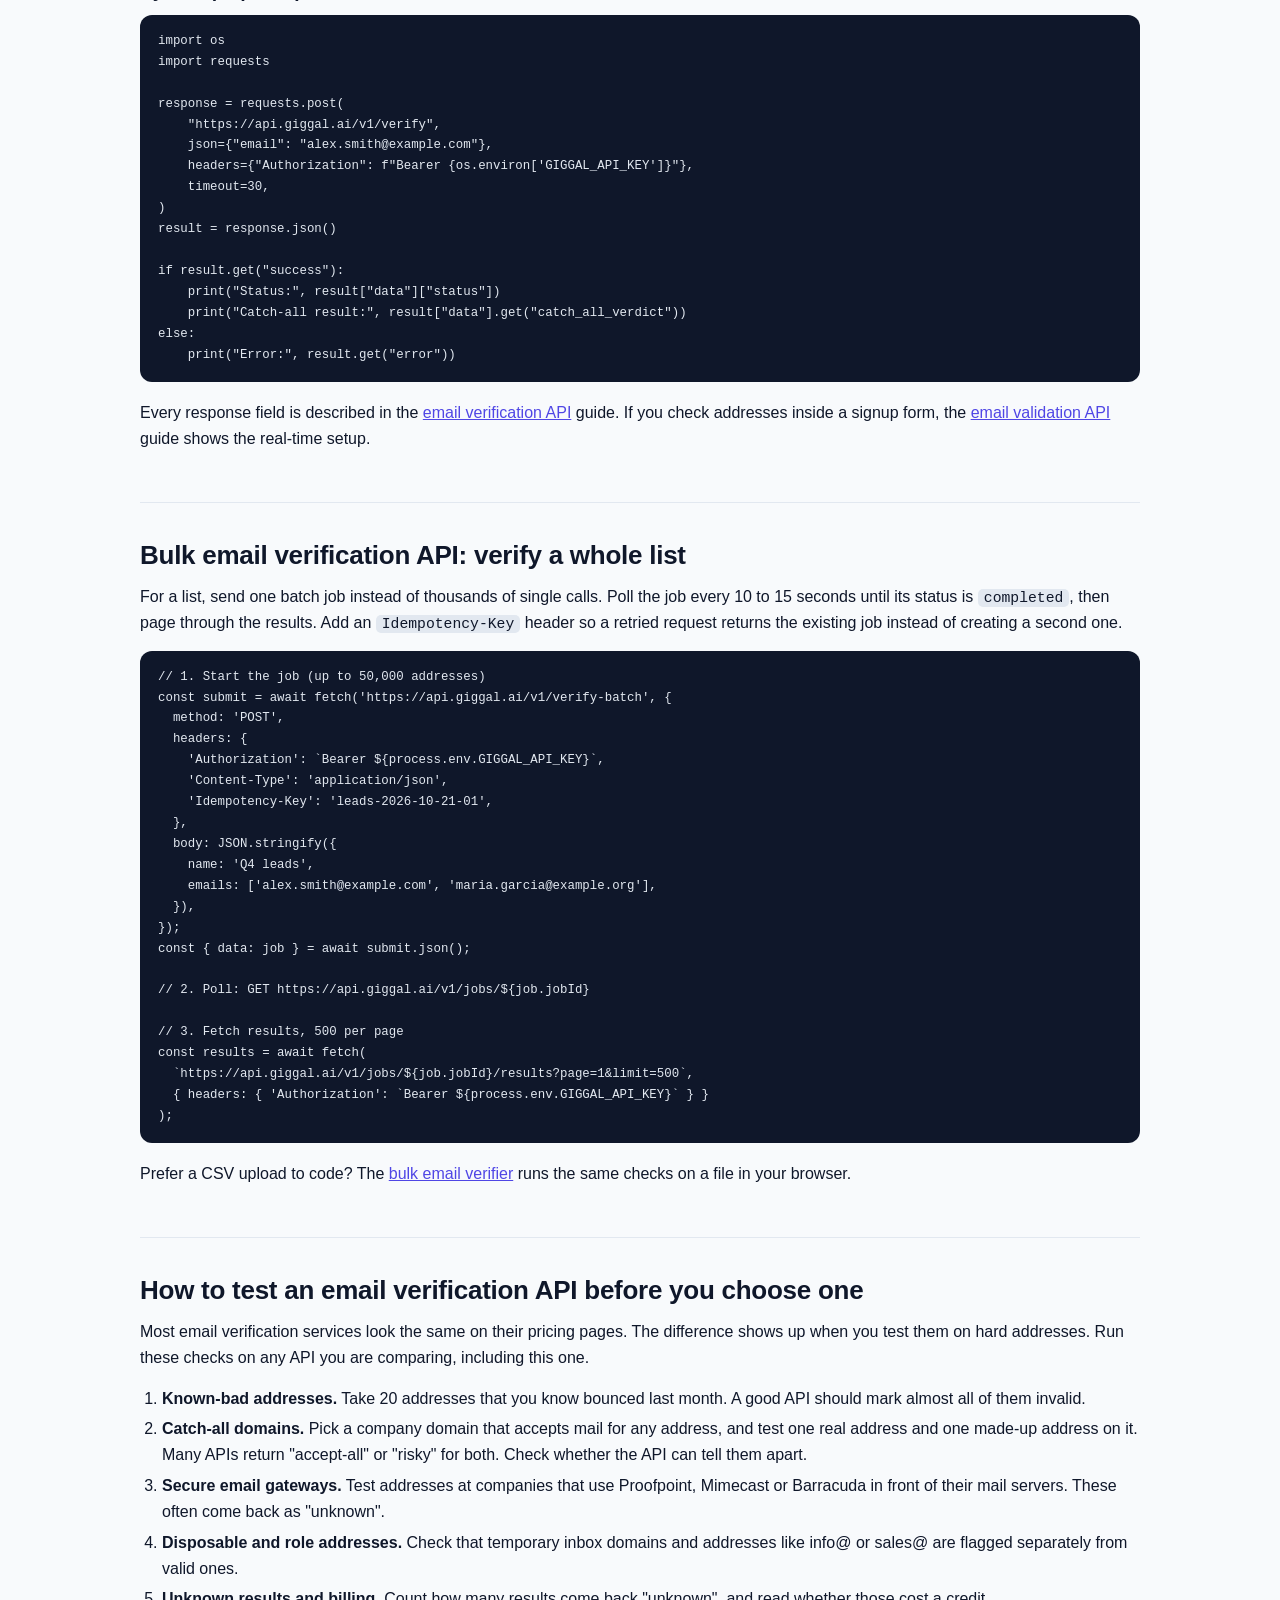
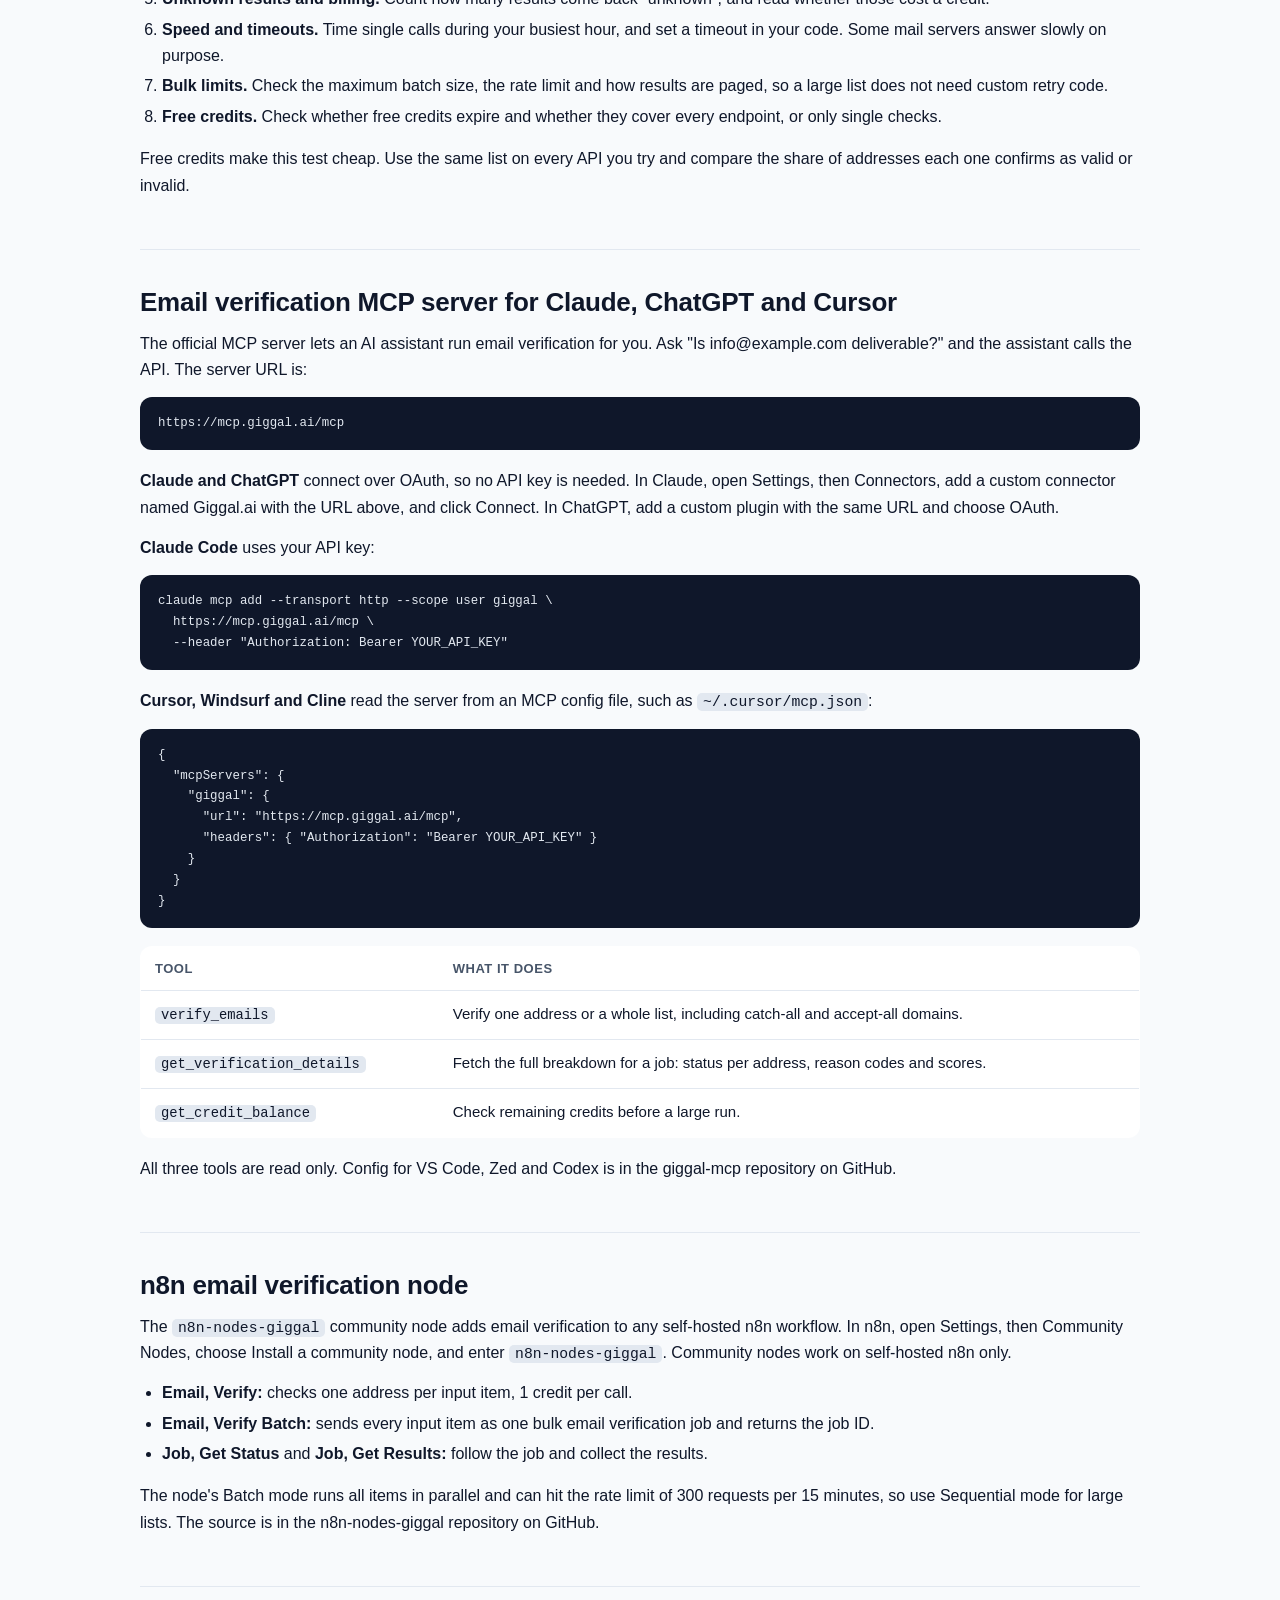
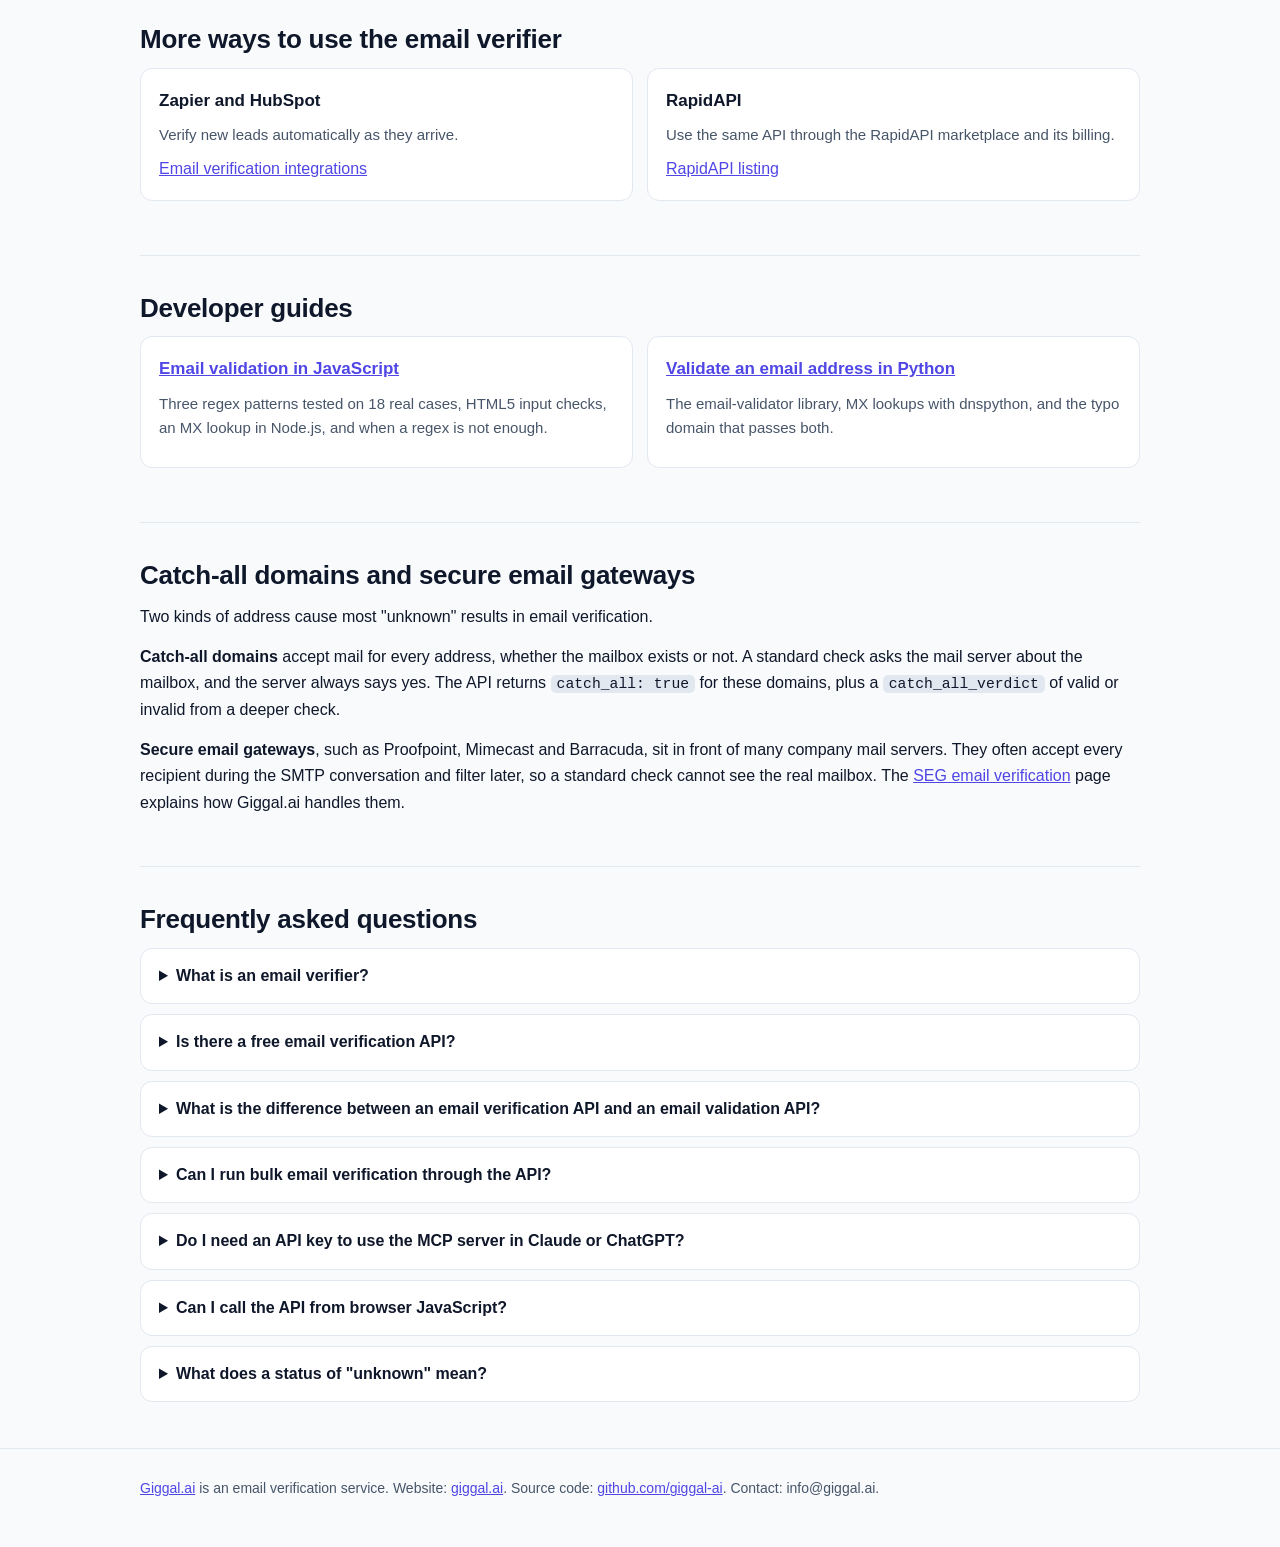
==== commit b4bd8291: "Remove MCP and n8n links from homepage" ====
--- a/index.html
+++ b/index.html
@@ -241,7 +241,7 @@
 </tbody>
 </table>
 </div>
-<p>All three tools are read only. Config for VS Code, Zed and Codex is in the <a href="https://github.com/giggal-ai/giggal-mcp">giggal-mcp repository</a>, and setup guides with screenshots are on the <a href="https://giggal.ai/mcp">email verification MCP server</a> page.</p>
+<p>All three tools are read only. Config for VS Code, Zed and Codex is in the giggal-mcp repository on GitHub.</p>
 </section>
 
 <section id="n8n">
@@ -252,7 +252,7 @@
 <li><strong>Email, Verify Batch:</strong> sends every input item as one bulk email verification job and returns the job ID.</li>
 <li><strong>Job, Get Status</strong> and <strong>Job, Get Results:</strong> follow the job and collect the results.</li>
 </ul>
-<p>The node's Batch mode runs all items in parallel and can hit the rate limit of 300 requests per 15 minutes, so use Sequential mode for large lists. The source is in the <a href="https://github.com/giggal-ai/n8n-nodes-giggal">n8n-nodes-giggal repository</a>, and a workflow walkthrough is on the <a href="https://giggal.ai/integrations/n8n">n8n email verification</a> page.</p>
+<p>The node's Batch mode runs all items in parallel and can hit the rate limit of 300 requests per 15 minutes, so use Sequential mode for large lists. The source is in the n8n-nodes-giggal repository on GitHub.</p>
 </section>
 
 <section id="no-code">
